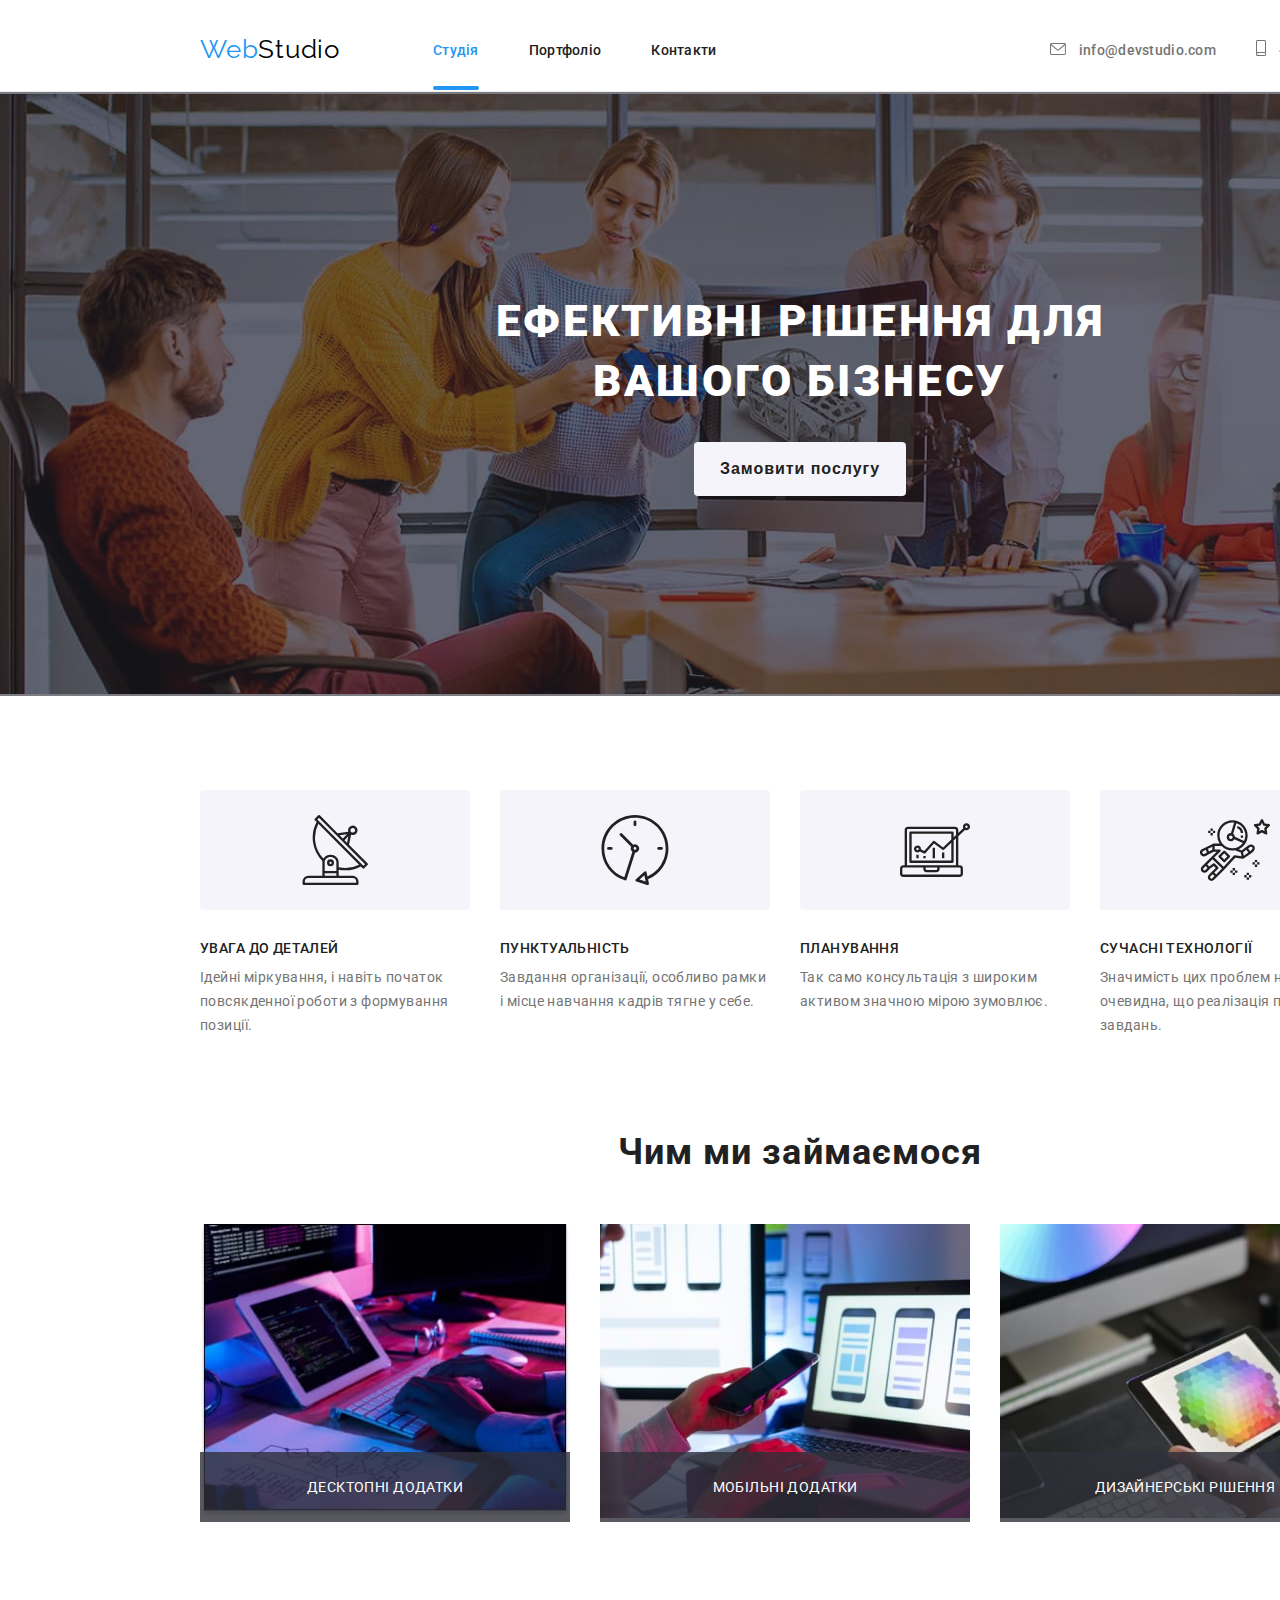
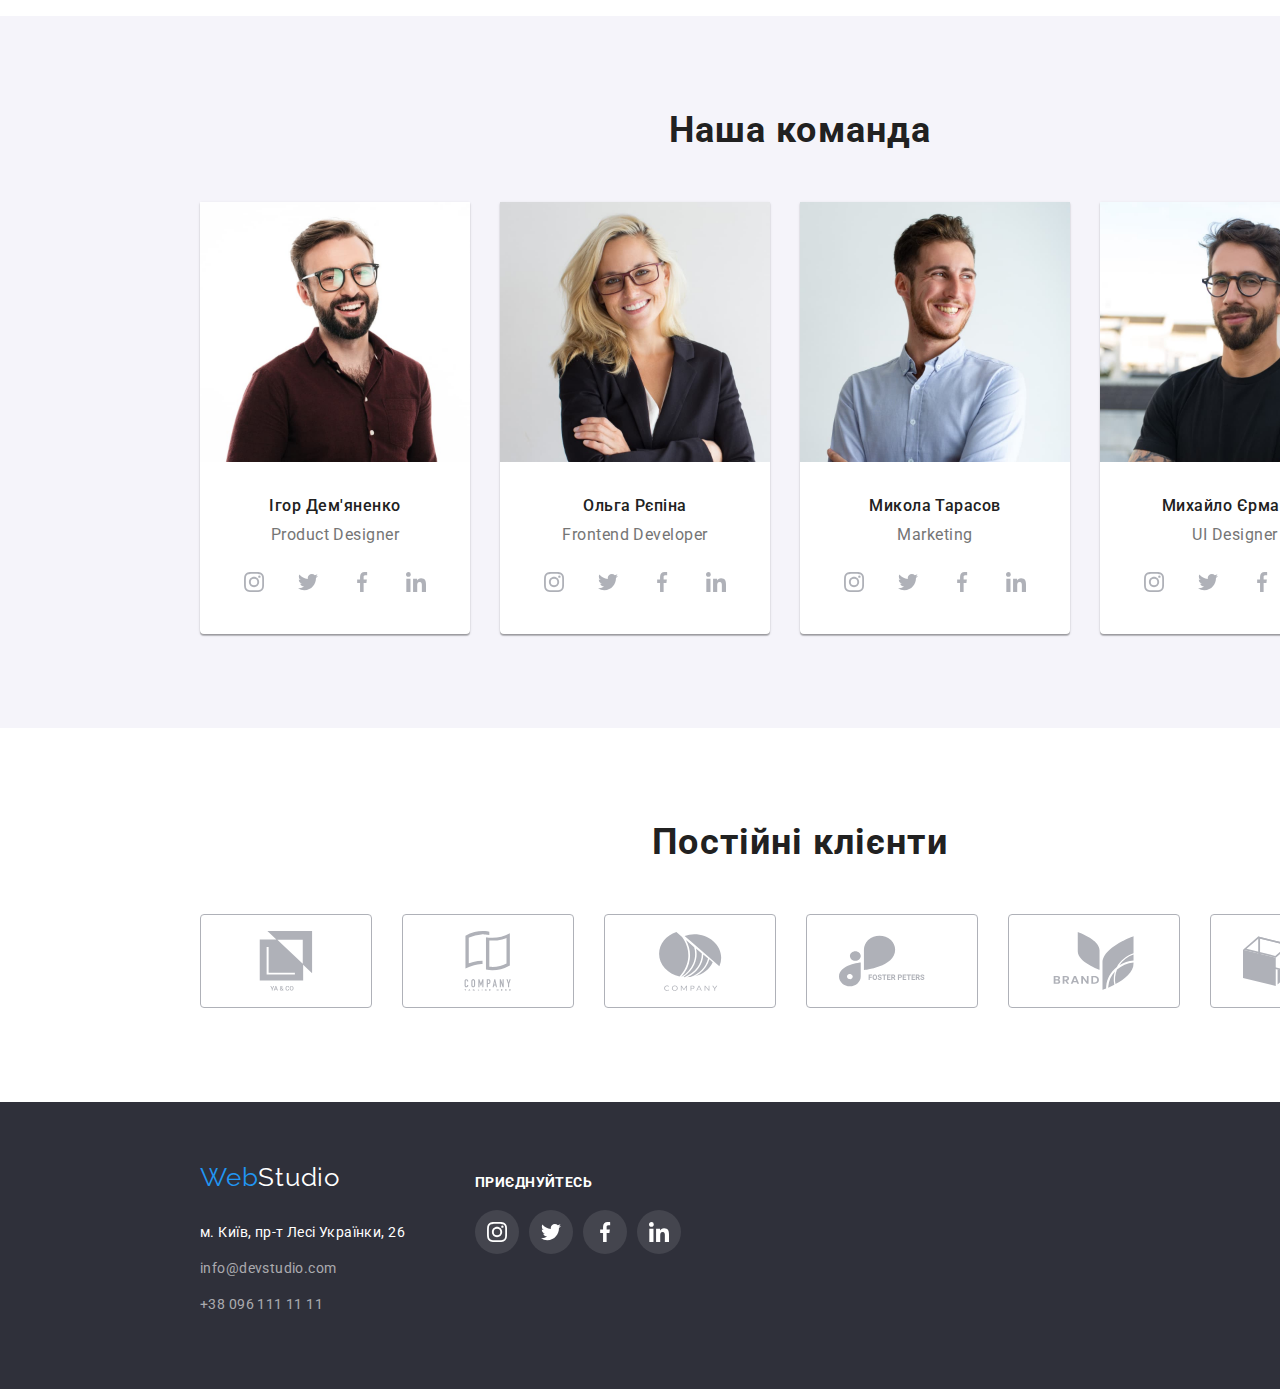
==== index.html @ 7c0b1310 "Копія попереднього проекту" ====
<!DOCTYPE html>
<html lang="uk">
  <head>
    <meta charset="UTF-8" />
    <meta http-equiv="X-UA-Compatible" content="IE=edge" />
    <meta name="viewport" content="width=device-width, initial-scale=1.0" />
    <title>HTML+CSS ДЗ №5</title>
    <link rel="preconnect" href="https://fonts.googleapis.com" />
    <link rel="preconnect" href="https://fonts.gstatic.com" crossorigin />
    <link
      href="https://fonts.googleapis.com/css2?family=Raleway:wght@700&family=Roboto:wght@400;500;700;900&display=swap"
      rel="stylesheet"
    />
    <link
      rel="stylesheet"
      href="https://cdnjs.cloudflare.com/ajax/libs/modern-normalize/1.1.0/modern-normalize.min.css"
      integrity="sha512-wpPYUAdjBVSE4KJnH1VR1HeZfpl1ub8YT/NKx4PuQ5NmX2tKuGu6U/JRp5y+Y8XG2tV+wKQpNHVUX03MfMFn9Q=="
      crossorigin="anonymous"
      referrerpolicy="no-referrer"
    />
    <link rel="stylesheet" href="./css/styles.css" />
  </head>
  <body>
    <!--  Верхня лінія  -->
    <header class="top-line">
      <div class="container top-conteiner">
        <nav class="t-nav">
          <a class="logo" href="./index.html"> <span class="logo-text-color">Web</span>Studio </a>
          <ul class="top-nav list">
            <li class="item">
              <a class="nav-link current" href="./index.html">Студія</a>
            </li>
            <li class="item">
              <a class="nav-link" href="./portfolio.html">Портфоліо</a>
            </li>
            <li class="item">
              <a class="nav-link" href="#">Контакти</a>
            </li>
          </ul>
        </nav>
        <ul class="top-cont list">
          <li class="item">
            <a class="contact-link" href="mailto:info@devstudio.com">
              <svg class="contact-icon" width="16" height="12">
                <use xlink:href="./images/icons.svg#icon-envelope"></use>
              </svg>
              info@devstudio.com
            </a>
          </li>
          <li class="item">
            <a class="contact-link" href="tel:+380961111111">
              <svg class="contact-icon" width="10" height="16">
                <use xlink:href="./images/icons.svg#icon-smartphone"></use>
              </svg>
              +38 096 111 11 11
            </a>
          </li>
        </ul>
      </div>
    </header>
    <main>
      <!-- Шапка -->
      <div class="head">
        <section class="container head-container">
          <h1 class="head-title">Ефективні рішення для вашого бізнесу</h1>
          <button class="button head-button-font" type="button" data-modal-open>
            Замовити послугу
          </button>
        </section>
      </div>
      <!-- Особливості -->
      <section class="section">
        <div class="container">
          <ul class="list features">
            <li class="item">
              <div class="icon-back">
                <svg class="features-icon" width="70" height="70">
                  <use href="./images/icons.svg#icon-antenna"></use>
                </svg>
              </div>
              <h3 class="features-title">УВАГА ДО ДЕТАЛЕЙ</h3>
              <p class="features-text">
                Ідейні міркування, і навіть початок повсякденної роботи з формування позиції.
              </p>
            </li>
            <li class="item">
              <div class="icon-back">
                <svg class="features-icon" width="70" height="70">
                  <use href="./images/icons.svg#icon-clock"></use>
                </svg>
              </div>
              <h3 class="features-title">ПУНКТУАЛЬНІСТЬ</h3>
              <p class="features-text">
                Завдання організації, особливо рамки і місце навчання кадрів тягне у себе.
              </p>
            </li>
            <li class="item">
              <div class="icon-back">
                <svg class="features-icon" width="70" height="70">
                  <use href="./images/icons.svg#icon-diagram"></use>
                </svg>
              </div>
              <h3 class="features-title">ПЛАНУВАННЯ</h3>
              <p class="features-text">
                Так само консультація з широким активом значною мірою зумовлює.
              </p>
            </li>
            <li class="item">
              <div class="icon-back">
                <svg class="features-icon" width="70" height="70">
                  <use href="./images/icons.svg#icon-astronaut"></use>
                </svg>
              </div>
              <h3 class="features-title">СУЧАСНІ ТЕХНОЛОГІЇ</h3>
              <p class="features-text">
                Значимість цих проблем настільки очевидна, що реалізація планових завдань.
              </p>
            </li>
          </ul>
        </div>
      </section>
      <!-- Чим ми займаємося -->
      <section class="section no-top-pad">
        <div class="container">
          <h2 class="work-title">Чим ми займаємося</h2>
          <ul class="list works">
            <li class="item">
              <img
                src="./images/img_1.jpg"
                alt="людина набирає текст програми на клавіатурі"
                width="370"
                height="294"
              />
              <div class="works-bg-txt">
                <p class="description-txt">Десктопні додатки</p>
              </div>
            </li>
            <li class="item">
              <img
                src="./images/img_2.jpg"
                alt="людина за ноутбуком розробляє дизайн додатку на телефон"
                width="370"
                height="294"
              />
              <div class="works-bg-txt">
                <p class="description-txt">Мобільні додатки</p>
              </div>
            </li>
            <li class="item">
              <img
                src="./images/img_3.jpg"
                alt="людина на планшеті обирає колір на діаграмі кольорів"
                width="370"
                height="294"
              />
              <div class="works-bg-txt">
                <p class="description-txt">Дизайнерські рішення</p>
              </div>
            </li>
          </ul>
        </div>
      </section>
      <!-- Наша команда -->
      <section class="team section">
        <div class="container">
          <h2 class="team-title">Наша команда</h2>
          <ul class="list us-team">
            <li class="team-item">
              <img
                src="./images/photo_1.jpg"
                alt="фотограіфя Ігоря Дем'яненко"
                width="270"
                height="260"
              />
              <div class="team-block">
                <h3 class="team-name">Ігор Дем'яненко</h3>
                <p class="team-text">Product Designer</p>
              </div>
              <ul class="list social-list">
                <li class="social-item">
                  <a class="social-link" href="#">
                    <svg class="social-icon" width="20" height="20">
                      <use href="./images/icons.svg#icon-instagram"></use>
                    </svg>
                  </a>
                </li>
                <li class="social-item">
                  <a class="social-link" href="#">
                    <svg class="social-icon" width="20" height="20">
                      <use href="./images/icons.svg#icon-twitter"></use>
                    </svg>
                  </a>
                </li>
                <li class="social-item">
                  <a class="social-link" href="#">
                    <svg class="social-icon" width="20" height="20">
                      <use href="./images/icons.svg#icon-facebook"></use>
                    </svg>
                  </a>
                </li>
                <li class="social-item">
                  <a class="social-link" href="#">
                    <svg class="social-icon" width="20" height="20">
                      <use href="./images/icons.svg#icon-linkedin"></use>
                    </svg>
                  </a>
                </li>
              </ul>
            </li>
            <li class="team-item">
              <img
                src="./images/photo_2.jpg"
                alt="фотограіфя Ольги Рєпіної"
                width="270"
                height="260"
              />
              <div class="team-block">
                <h3 class="team-name">Ольга Рєпіна</h3>
                <p class="team-text">Frontend Developer</p>
              </div>
              <ul class="list social-list">
                <li class="social-item">
                  <a class="social-link" href="#">
                    <svg class="social-icon" width="20" height="20">
                      <use href="./images/icons.svg#icon-instagram"></use>
                    </svg>
                  </a>
                </li>
                <li class="social-item">
                  <a class="social-link" href="#">
                    <svg class="social-icon" width="20" height="20">
                      <use href="./images/icons.svg#icon-twitter"></use>
                    </svg>
                  </a>
                </li>
                <li class="social-item">
                  <a class="social-link" href="#">
                    <svg class="social-icon" width="20" height="20">
                      <use href="./images/icons.svg#icon-facebook"></use>
                    </svg>
                  </a>
                </li>
                <li class="social-item">
                  <a class="social-link" href="#">
                    <svg class="social-icon" width="20" height="20">
                      <use href="./images/icons.svg#icon-linkedin"></use>
                    </svg>
                  </a>
                </li>
              </ul>
            </li>
            <li class="team-item">
              <img
                src="./images/photo_3.jpg"
                alt="фотограіфя Миколи Тарасова"
                width="270"
                height="260"
              />
              <div class="team-block">
                <h3 class="team-name">Микола Тарасов</h3>
                <p class="team-text">Marketing</p>
              </div>
              <ul class="list social-list">
                <li class="social-item">
                  <a class="social-link" href="#">
                    <svg class="social-icon" width="20" height="20">
                      <use href="./images/icons.svg#icon-instagram"></use>
                    </svg>
                  </a>
                </li>
                <li class="social-item">
                  <a class="social-link" href="#">
                    <svg class="social-icon" width="20" height="20">
                      <use href="./images/icons.svg#icon-twitter"></use>
                    </svg>
                  </a>
                </li>
                <li class="social-item">
                  <a class="social-link" href="#">
                    <svg class="social-icon" width="20" height="20">
                      <use href="./images/icons.svg#icon-facebook"></use>
                    </svg>
                  </a>
                </li>
                <li class="social-item">
                  <a class="social-link" href="#">
                    <svg class="social-icon" width="20" height="20">
                      <use href="./images/icons.svg#icon-linkedin"></use>
                    </svg>
                  </a>
                </li>
              </ul>
            </li>
            <li class="team-item">
              <img
                src="./images/photo_4.jpg"
                alt="фотограіфя Михайла Єрмакова"
                width="270"
                height="260"
              />
              <div class="team-block">
                <h3 class="team-name">Михайло Єрмаков</h3>
                <p class="team-text">UI Designer</p>
              </div>
              <ul class="list social-list">
                <li class="social-item">
                  <a class="social-link" href="#">
                    <svg class="social-icon" width="20" height="20">
                      <use href="./images/icons.svg#icon-instagram"></use>
                    </svg>
                  </a>
                </li>
                <li class="social-item">
                  <a class="social-link" href="#">
                    <svg class="social-icon" width="20" height="20">
                      <use href="./images/icons.svg#icon-twitter"></use>
                    </svg>
                  </a>
                </li>
                <li class="social-item">
                  <a class="social-link" href="#">
                    <svg class="social-icon" width="20" height="20">
                      <use href="./images/icons.svg#icon-facebook"></use>
                    </svg>
                  </a>
                </li>
                <li class="social-item">
                  <a class="social-link" href="#">
                    <svg class="social-icon" width="20" height="20">
                      <use href="./images/icons.svg#icon-linkedin"></use>
                    </svg>
                  </a>
                </li>
              </ul>
            </li>
          </ul>
        </div>
      </section>
      <!-- Постійні клієнти -->
      <section class="section">
        <div class="container">
          <h2 class="clients-title">Постійні клієнти</h2>
          <ul class="list clients-list">
            <li class="clients-item">
              <a class="clients-link" href="#">
                <svg class="clients-icon" width="106" height="60">
                  <use href="./images/icons.svg#icon-logo_company_1"></use>
                </svg>
              </a>
            </li>
            <li class="clients-item">
              <a class="clients-link" href="#">
                <svg class="clients-icon" width="106" height="60">
                  <use href="./images/icons.svg#icon-logo_company_2"></use>
                </svg>
              </a>
            </li>
            <li class="clients-item">
              <a class="clients-link" href="#">
                <svg class="clients-icon" width="106" height="60">
                  <use href="./images/icons.svg#icon-logo_company_3"></use>
                </svg>
              </a>
            </li>
            <li class="clients-item">
              <a class="clients-link" href="#">
                <svg class="clients-icon" width="106" height="60">
                  <use href="./images/icons.svg#icon-logo_company_4"></use>
                </svg>
              </a>
            </li>
            <li class="clients-item">
              <a class="clients-link" href="#">
                <svg class="clients-icon" width="106" height="60">
                  <use href="./images/icons.svg#icon-logo_company_5"></use>
                </svg>
              </a>
            </li>
            <li class="clients-item">
              <a class="clients-link" href="#">
                <svg class="clients-icon" width="106" height="60">
                  <use href="./images/icons.svg#icon-logo_company_6"></use>
                </svg>
              </a>
            </li>
          </ul>
        </div>
      </section>
    </main>
    <!-- Підвал -->
    <footer class="footer">
      <div class="container fc">
        <div class="foot-container">
          <a class="footer-logo" href="./index.html">
            <span class="logo-text-color">Web</span>Studio
          </a>
          <address class="addr">
            <a class="footer-link footer-addr" href="">м. Київ, пр-т Лесі Українки, 26</a>
            <a class="footer-link footer-mail" href="mailto:info@devstudio.com"
              >info@devstudio.com</a
            >
            <a class="footer-link footer-tel" href="tel:+380961111111">+38 096 111 11 11</a>
          </address>
        </div>
        <div class="soc-cont">
          <h2 class="join-txt">Приєднуйтесь</h2>
          <ul class="list footer-social-list">
            <li class="footer-social-item">
              <a class="footer-social-link" href="#">
                <svg width="20" height="20">
                  <use href="./images/icons.svg#icon-instagram"></use>
                </svg>
              </a>
            </li>
            <li class="footer-social-item">
              <a class="footer-social-link" href="#">
                <svg width="20" height="20">
                  <use href="./images/icons.svg#icon-twitter"></use>
                </svg>
              </a>
            </li>
            <li class="footer-social-item">
              <a class="footer-social-link" href="#">
                <svg width="20" height="20">
                  <use href="./images/icons.svg#icon-facebook"></use>
                </svg>
              </a>
            </li>
            <li class="footer-social-item">
              <a class="footer-social-link" href="#">
                <svg width="20" height="20">
                  <use href="./images/icons.svg#icon-linkedin"></use>
                </svg>
              </a>
            </li>
          </ul>
        </div>
      </div>
    </footer>
    <!-- Модальне вікно -->
    <div class="backdrop is-hidden" data-modal>
      <div class="modal">
        <div class="close-btn">
          <button type="button" class="close-button" data-modal-close>
            <svg width="18" height="18">
              <use href="./images/icons.svg#icon-close"></use>
            </svg>
          </button>
        </div>
      </div>
    </div>
    <script src="./js/modal.js"></script>
  </body>
</html>
---- css/styles.css ----
:root {
  --color-text: #757575;
  --color-title: #212121;
  --color-selected: #2196f3;
  --color-background: #f5f4fa;
  --color-footer-bg: #2f303a;
  --color-primary-title: #ffffff;
  --color-line: #ececec;
  --color-social-icons: #afb1b8;
}

body {
  display: block;
  width: 1600px;
  margin-left: auto;
  margin-right: auto;
  background-color: #ffffff;
  color: var(--color-text);
  font-family: 'Roboto', 'Verdana', 'Tahoma', sans-serif;
  font-style: normal;
}

h1,
h2,
h3,
p {
  margin-top: 0;
  margin-bottom: 0;
}

.list {
  margin-top: 0;
  margin-bottom: 0;
  padding-left: 0;
  list-style-type: none;
}

.container {
  margin-left: auto;
  margin-right: auto;
  width: 1200px;
  padding-left: 15px;
  padding-right: 15px;
}

.top-conteiner,
.t-nav {
  display: flex;
  align-items: center;
}

.top-nav {
  display: flex;
  align-items: center;
  margin-left: 93px;
}
.top-cont {
  display: flex;
  align-items: center;
  margin-left: auto;
}

.top-nav .item + .item {
  margin-left: 50px;
}

.top-cont .item + .item {
  margin-left: 40px;
}

.section {
  padding-top: 94px;
  padding-bottom: 94px;
}

.section.no-top-pad {
  padding-top: 0;
}

.top-line {
  border-bottom: 1px solid var(--color-line);
}

.logo-text-color {
  color: var(--color-selected);
}

.logo {
  display: block;

  color: #000000;
  font-family: 'Raleway';
  font-size: 26px;
  line-height: 1.192;
  letter-spacing: 0.03em;
  text-decoration: none;
}
.footer-logo {
  font-family: 'Raleway';
  font-size: 26px;
  line-height: 1.192;
  letter-spacing: 0.03em;
  text-decoration: none;
}

.nav-link {
  position: relative;
  display: block;
  padding-top: 32px;
  padding-bottom: 32px;

  color: var(--color-title);
  font-weight: 500;
  font-size: 14px;
  line-height: 1.143;
  letter-spacing: 0.02em;
  text-decoration: none;
  transition: color 250ms cubic-bezier(0.4, 0, 0.2, 1);
}

.nav-link.current {
  color: var(--color-selected);
}
.nav-link.current::after {
  position: absolute;
  bottom: 0;
  left: 0;
  width: 100%;
  height: 4px;
  content: '';
  background-color: var(--color-selected);
  border-radius: 2px;
}

.features-title {
  color: var(--color-title);
  font-weight: 500;
  font-size: 14px;
  line-height: 1.143;
  letter-spacing: 0.02em;
  text-decoration: none;
}
.features-title {
  margin-bottom: 10px;
}

.contact-link {
  display: inline-block;
  padding-top: 32px;
  padding-bottom: 32px;
  align-items: center;
  color: var(--color-text);
  font-weight: 500;
  font-size: 14px;
  line-height: 1.143;
  letter-spacing: 0.02em;
  text-decoration: none;
  transition: color 250ms cubic-bezier(0.4, 0, 0.2, 1);
}

.contact-icon {
  margin-right: 10px;
  fill: currentColor;
}

.nav-link:hover,
.nav-link:focus,
.contact-link:hover,
.contact-link:focus {
  color: var(--color-selected);
  fill: currentColor;
}

.head {
  text-align: center;
  padding-top: 200px;
  padding-bottom: 200px;
  background: rgba(47, 48, 58, 0.4);
  background-image: linear-gradient(rgba(47, 48, 58, 0.4), rgba(47, 48, 58, 0.4)),
    url(../images/overlay.jpg);
  background-repeat: no-repeat;
  background-position: center;
}

.head-title {
  margin-left: auto;
  margin-right: auto;
  width: 696px;

  color: var(--color-primary-title);
  margin-bottom: 30px;
}

.head-title {
  font-weight: 900;
  font-size: 44px;
  line-height: 1.363;
  text-align: center;
  letter-spacing: 0.06em;
  text-transform: uppercase;
}

.head-button-font {
  padding: 10px 24px;

  color: #ffffff;
  font-weight: 700;
  font-size: 16px;
  line-height: 1.875;
  text-align: center;
  letter-spacing: 0.06em;
}

.icon-back {
  display: flex;
  align-items: center;
  justify-content: center;
  width: 270px;
  height: 120px;
  border: transparent;
  border-radius: 4px;
  background: var(--color-background);
  margin-bottom: 30px;
}

.features {
  display: flex;
}
.features .item + .item {
  margin-left: 30px;
}
.features .item {
  width: 270px;
}

.features-icon {
  fill: #212121;
}

.features-title {
  color: var(--color-title);
  font-size: 14px;
  line-height: 1.143;
  letter-spacing: 0.03em;
  text-transform: uppercase;
}
.features-text {
  font-size: 14px;
  line-height: 1.714;
  letter-spacing: 0.03em;
}

.works {
  display: flex;
}
.works .item + .item {
  margin-left: 30px;
  position: relative;
}
.works .item {
  position: relative;
}

.works-bg-txt {
  position: absolute;
  display: flex;
  align-items: center;
  justify-content: center;
  width: 100%;
  height: 70px;
  bottom: 0;
  background-color: rgba(47, 48, 58, 0.8);
}
.description-txt {
  color: var(--color-primary-title);
  font-size: 14px;
  line-height: 1.143;
  letter-spacing: 0.03em;
  text-transform: uppercase;
}

.us-team {
  display: flex;
}
.us-team .team-item + .team-item {
  margin-left: 30px;
}

.team-item {
  box-shadow: 0px 1px 3px rgba(0, 0, 0, 0.12), 0px 1px 1px rgba(0, 0, 0, 0.14),
    0px 2px 1px rgba(0, 0, 0, 0.2);
  border-radius: 0px 0px 4px 4px;
}

.team-block {
  padding-top: 30px;
  padding-bottom: 16px;
}

.work-title,
.team-title,
.clients-title {
  margin-bottom: 50px;
  color: var(--color-title);
  font-size: 36px;
  line-height: 1.166;
  text-align: center;
  letter-spacing: 0.03em;
}

.team-name {
  margin-bottom: 10px;
  color: var(--color-title);
  font-weight: 500;
  font-size: 16px;
  line-height: 1.188;
  text-align: center;
  letter-spacing: 0.03em;
}

.team-text {
  font-weight: 400;
  font-size: 16px;
  line-height: 1.188;
  text-align: center;
  letter-spacing: 0.03em;
}

.social-list {
  display: flex;
  align-items: center;
  justify-content: center;
  gap: 10px;
  padding-bottom: 30px;
}

.social-item {
  width: 44px;
  height: 44px;
}

.social-link {
  display: flex;
  align-items: center;
  justify-content: center;
  width: 100%;
  height: 100%;
  border-radius: 50%;
  fill: var(--color-social-icons);
  transition: background-color 250ms cubic-bezier(0.4, 0, 0.2, 1),
    fill 250ms cubic-bezier(0.4, 0, 0.2, 1);
}
.social-link:hover,
.social-link:focus {
  background-color: var(--color-selected);
  fill: var(--color-primary-title);
}

.clients-list {
  display: flex;
  gap: 30px;
}

.clients-link {
  display: flex;
  align-items: center;
  justify-content: center;
  width: 170px;
  height: 92px;
  border: 1px solid var(--color-social-icons);
  border-radius: 4px;
  fill: var(--color-social-icons);
  transition: border-color 250ms cubic-bezier(0.4, 0, 0.2, 1),
    fill 250ms cubic-bezier(0.4, 0, 0.2, 1);
}
.clients-link:hover,
.clients-link:focus {
  border-color: var(--color-selected);
  fill: var(--color-selected);
}

.button {
  background-color: var(--color-background);
  color: var(--color-title);
  border-radius: 4px;
  border-color: transparent;
  cursor: pointer;
  transition: background-color 250ms cubic-bezier(0.4, 0, 0.2, 1),
    color 250ms cubic-bezier(0.4, 0, 0.2, 1), box-shadow 250ms cubic-bezier(0.4, 0, 0.2, 1);
}

.button:hover,
.button:focus {
  background-color: var(--color-selected);
  color: var(--color-primary-title);
  box-shadow: 0px 3px 1px rgba(0, 0, 0, 0.1), 0px 1px 2px rgba(0, 0, 0, 0.08),
    0px 2px 2px rgba(0, 0, 0, 0.12);
}

.button-font {
  padding: 6px 22px;
  font-family: 'Roboto';
  font-weight: 500;
  font-size: 16px;
  line-height: 1.625;
  text-align: center;
  letter-spacing: 0.03em;
}

.filter-btn {
  display: flex;
  justify-content: center;
  margin-bottom: 50px;
}
.filter-btn .item + .item {
  margin-left: 8px;
}

.examples {
  display: flex;
  flex-wrap: wrap;
}
.examples .item {
  margin-right: 26px;
  margin-bottom: 30px;
}
.examples .item:nth-child(3n) {
  margin-right: 0;
}
.examples .item:nth-last-child(-n + 3) {
  margin-bottom: 0;
}

.example-block {
  padding: 20px 24px;
  border-left: 1px solid var(--color-line);
  border-right: 1px solid var(--color-line);
  border-bottom: 1px solid var(--color-line);
}

.example-title {
  color: var(--color-title);
  font-size: 18px;
  line-height: 2;
  letter-spacing: 0.06em;
}

.example-text {
  color: var(--color-text);
  font-size: 16px;
  line-height: 1.875;
  letter-spacing: 0.03em;
}

.example-link {
  text-decoration: none;
  display: inline-grid;
  border: 1px solid var(--color-primary-title);
  transition: box-shadow 250ms cubic-bezier(0.4, 0, 0.2, 1);
  overflow: hidden;
}
.example-link:hover,
.example-link:focus {
  border: 1px solid #eeeeee;
  box-shadow: 0px 1px 1px rgba(0, 0, 0, 0.12), 0px 4px 4px rgba(0, 0, 0, 0.06),
    1px 4px 6px rgba(0, 0, 0, 0.16);
}

.example-picture {
  position: relative;
  overflow: hidden;
}
.example-overlay {
  position: absolute;
  top: 0;
  left: 0;
  width: 100%;
  height: 100%;
  transform: translateY(105%);
  transition: transform 250ms cubic-bezier(0.4, 0, 0.2, 1);
  background-color: rgba(33, 150, 243, 0.9);
  color: var(--color-primary-title);
}
.example-link:hover .example-overlay,
.example-link:focus .example-overlay {
  transform: translateY(0%);
}
.overlay-text {
  padding: 63px 24px;
  font-weight: 400;
  font-size: 18px;
  line-height: 1.55;
  letter-spacing: 0.03em;
}

.footer {
  background-color: var(--color-footer-bg);
  padding-top: 60px;
  padding-bottom: 60px;
}

.fc {
  display: flex;
  gap: 70px;
}

.foot-container {
  display: flex;
  flex-direction: column;
}

.footer-logo {
  color: var(--color-primary-title);
}

.footer-addr {
  color: var(--color-primary-title);
}

.addr {
  display: flex;
  flex-direction: column;
  margin-top: 28px;
  font-style: normal;
}

.footer-link {
  margin-bottom: 12px;
  color: rgba(255, 255, 255, 0.6);
  font-weight: 400;
  font-size: 14px;
  line-height: 1.714;
  letter-spacing: 0.03em;
  text-decoration: none;
}

.footer-addr {
  color: #ffffff;
}

.soc-cont {
  padding-top: 12px;
}

.join-txt {
  color: var(--color-primary-title);
  font-size: 14px;
  line-height: 1.143;
  letter-spacing: 0.03em;
  text-transform: uppercase;
}

.footer-social-list {
  display: flex;
  align-items: center;
  justify-content: center;
  gap: 10px;
  padding-top: 20px;
}

.footer-social-item {
  width: 44px;
  height: 44px;
}

.footer-social-link {
  display: flex;
  align-items: center;
  justify-content: center;
  width: 100%;
  height: 100%;
  background-color: rgba(255, 255, 255, 0.1);
  border-radius: 50%;
  fill: var(--color-primary-title);
  transition: background-color 250ms cubic-bezier(0.4, 0, 0.2, 1);
}
.footer-social-link:hover,
.footer-social-link:focus {
  background-color: var(--color-selected);
}

.team {
  background-color: var(--color-background);
}

.team-item {
  background-color: var(--color-primary-title);
}

/* Modal window */
.backdrop {
  position: fixed;
  top: 0;
  left: 0;
  width: 100%;
  height: 100%;
  background-color: rgba(0, 0, 0, 0.2);
  opacity: 1;
  transition: opacity 250ms cubic-bezier(0.4, 0, 0.2, 1);
}

.modal {
  position: absolute;
  top: 50%;
  left: 50%;
  transform: translate(-50%, -50%) scale(1);
  width: 100%;
  max-width: 528px;
  height: 100%;
  max-height: 581px;
  background-color: var(--color-primary-title);
  box-shadow: 0px 1px 3px rgba(0, 0, 0, 0.12), 0px 1px 1px rgba(0, 0, 0, 0.14),
    0px 2px 1px rgba(0, 0, 0, 0.2);
  border-radius: 4px;
  transition: transform 1250ms cubic-bezier(0.4, 0, 0.2, 1);
}

.is-hidden {
  opacity: 0;
  pointer-events: none;
}

.is-hidden .modal {
  transform: translate(-50%, -50%) scale(0);
}

.close-btn {
  display: flex;
  align-items: center;
  justify-content: center;
  position: absolute;
  top: 8px;
  right: 8px;
  width: 30px;
  height: 30px;
  border: 1px solid #0000001a;
  border-radius: 50%;
}
.close-button {
  background-color: transparent;
  border-color: transparent;
}
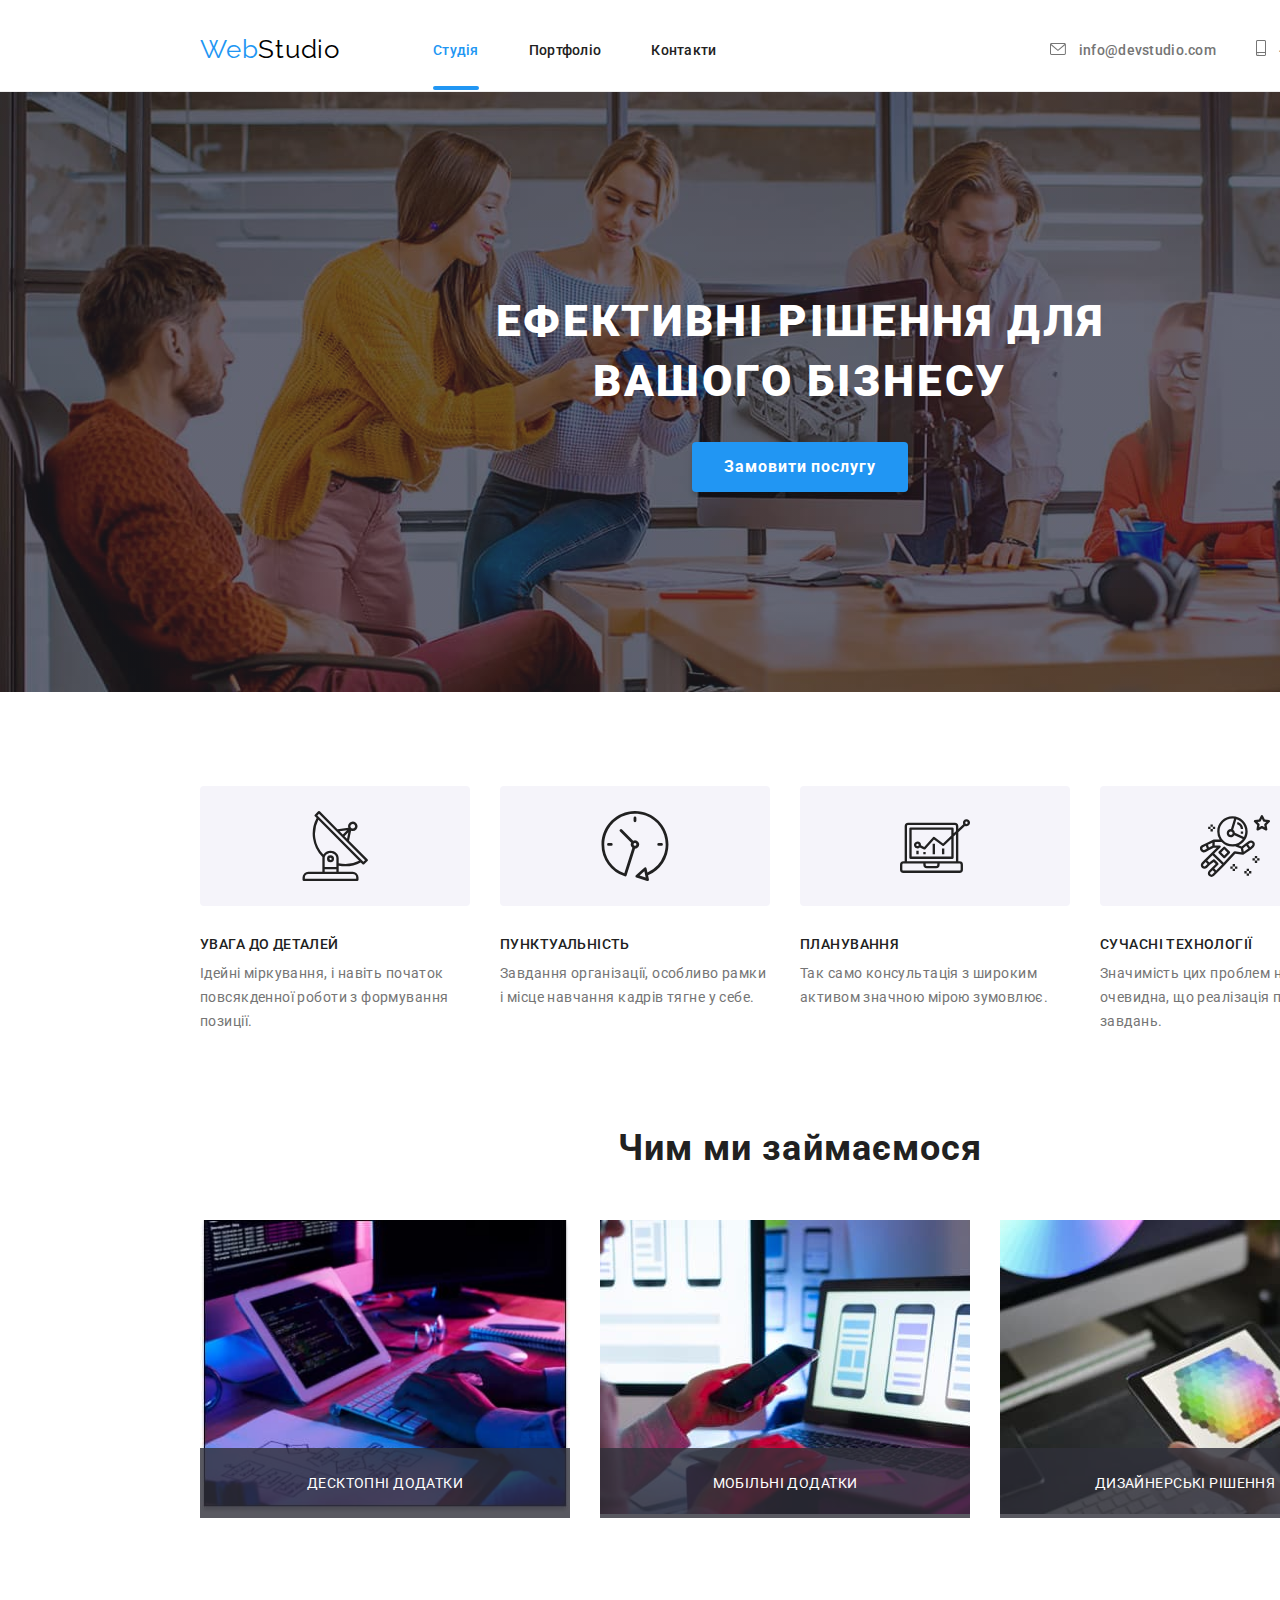
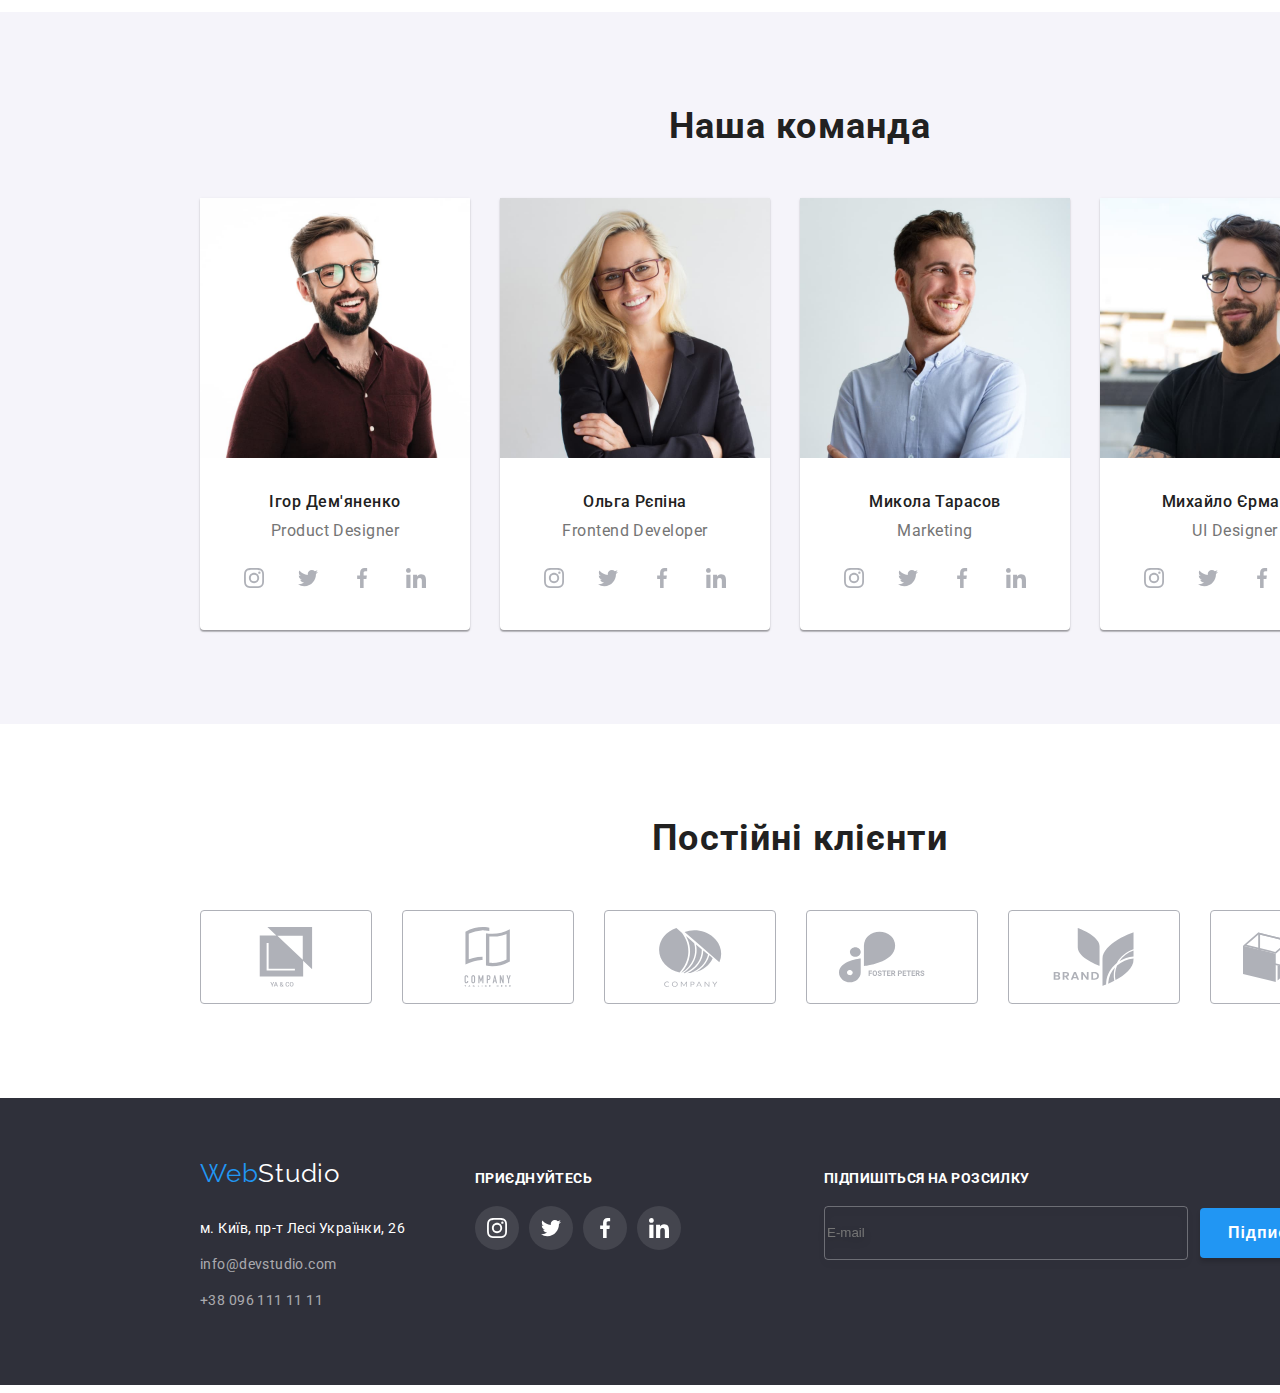
==== commit 4303e8c1: "Додав форму до футера" ====
--- a/index.html
+++ b/index.html
@@ -4,7 +4,7 @@
     <meta charset="UTF-8" />
     <meta http-equiv="X-UA-Compatible" content="IE=edge" />
     <meta name="viewport" content="width=device-width, initial-scale=1.0" />
-    <title>HTML+CSS ДЗ №5</title>
+    <title>HTML+CSS ДЗ №6</title>
     <link rel="preconnect" href="https://fonts.googleapis.com" />
     <link rel="preconnect" href="https://fonts.gstatic.com" crossorigin />
     <link
@@ -63,7 +63,7 @@
       <div class="head">
         <section class="container head-container">
           <h1 class="head-title">Ефективні рішення для вашого бізнесу</h1>
-          <button class="button head-button-font" type="button" data-modal-open>
+          <button class="inv-button head-button-font" type="button" data-modal-open>
             Замовити послугу
           </button>
         </section>
@@ -435,6 +435,23 @@
             </li>
           </ul>
         </div>
+        <div class="subscribe">
+          <h2 class="join-txt">Підпишіться на розсилку</h2>
+          <form class="form-subscribe" name="subscribe-form" autocomplete="on">
+            <input
+              class="subscribe-input-email"
+              type="email"
+              name="subscribe-email"
+              placeholder="E-mail"
+            />
+            <button class="button-subscribe" type="submit">
+              Підписатися
+              <svg class="icon-send" width="24" heigh="24">
+                <use href="./images/icons.svg#icon-send"></use>
+              </svg>
+            </button>
+          </form>
+        </div>
       </div>
     </footer>
     <!-- Модальне вікно -->
--- a/css/styles.css
+++ b/css/styles.css
@@ -7,6 +7,7 @@
   --color-primary-title: #ffffff;
   --color-line: #ececec;
   --color-social-icons: #afb1b8;
+  --button-accent: #188ce8;
 }
 
 body {
@@ -405,6 +406,26 @@
   line-height: 1.625;
   text-align: center;
   letter-spacing: 0.03em;
+}
+
+.inv-button {
+  padding: 10px 32px;
+  background-color: var(--color-selected);
+  color: var(--color-primary-title);
+  font-weight: 700;
+  font-size: 16px;
+  line-height: 1.88;
+  letter-spacing: 0.06em;
+  font-family: inherit;
+  cursor: pointer;
+  box-shadow: 0px 4px 4px rgba(0, 0, 0, 0.15);
+  border-radius: 4px;
+  border: none;
+  transition: background-color 250ms cubic-bezier(0.4, 0, 0.2, 1);
+}
+.inv-button:hover,
+.inv-button:focus {
+  background-color: var(--button-accent);
 }
 
 .filter-btn {
@@ -640,3 +661,53 @@
   background-color: transparent;
   border-color: transparent;
 }
+
+.subscribe {
+  margin-left: auto;
+  padding-top: 12px;
+}
+
+/* Forms */
+.form-subscribe {
+  display: flex;
+  align-items: center;
+  gap: 12px;
+  margin-top: 20px;
+}
+
+.subscribe-input-email {
+  height: 50px;
+  width: 358px;
+  background-color: transparent;
+  color: rgba(255, 255, 255, 0.6);
+  border: 1px solid rgba(255, 255, 255, 0.3);
+  filter: drop-shadow(0px 4px 4px rgba(0, 0, 0, 0.15));
+  border-radius: 4px;
+}
+
+.button-subscribe {
+  display: flex;
+  align-items: center;
+  justify-content: center;
+  gap: 10px;
+  width: 200px;
+  height: 50px;
+  background-color: var(--color-selected);
+  box-shadow: 0px 4px 4px rgba(0, 0, 0, 0.15);
+  border-radius: 4px;
+  border-color: transparent;
+  cursor: pointer;
+  font-weight: 700;
+  font-size: 16px;
+  line-height: 1.88;
+  letter-spacing: 0.06em;
+  color: var(--color-primary-title);
+  transition: background-color 250ms cubic-bezier(0.4, 0, 0.2, 1);
+}
+
+.button-subscribe:hover,
+.button-subscribe:focus {
+  background-color: var(--button-accent);
+  box-shadow: 0px 4px 4px rgba(0, 0, 0, 0.15);
+  border-radius: 4px;
+}
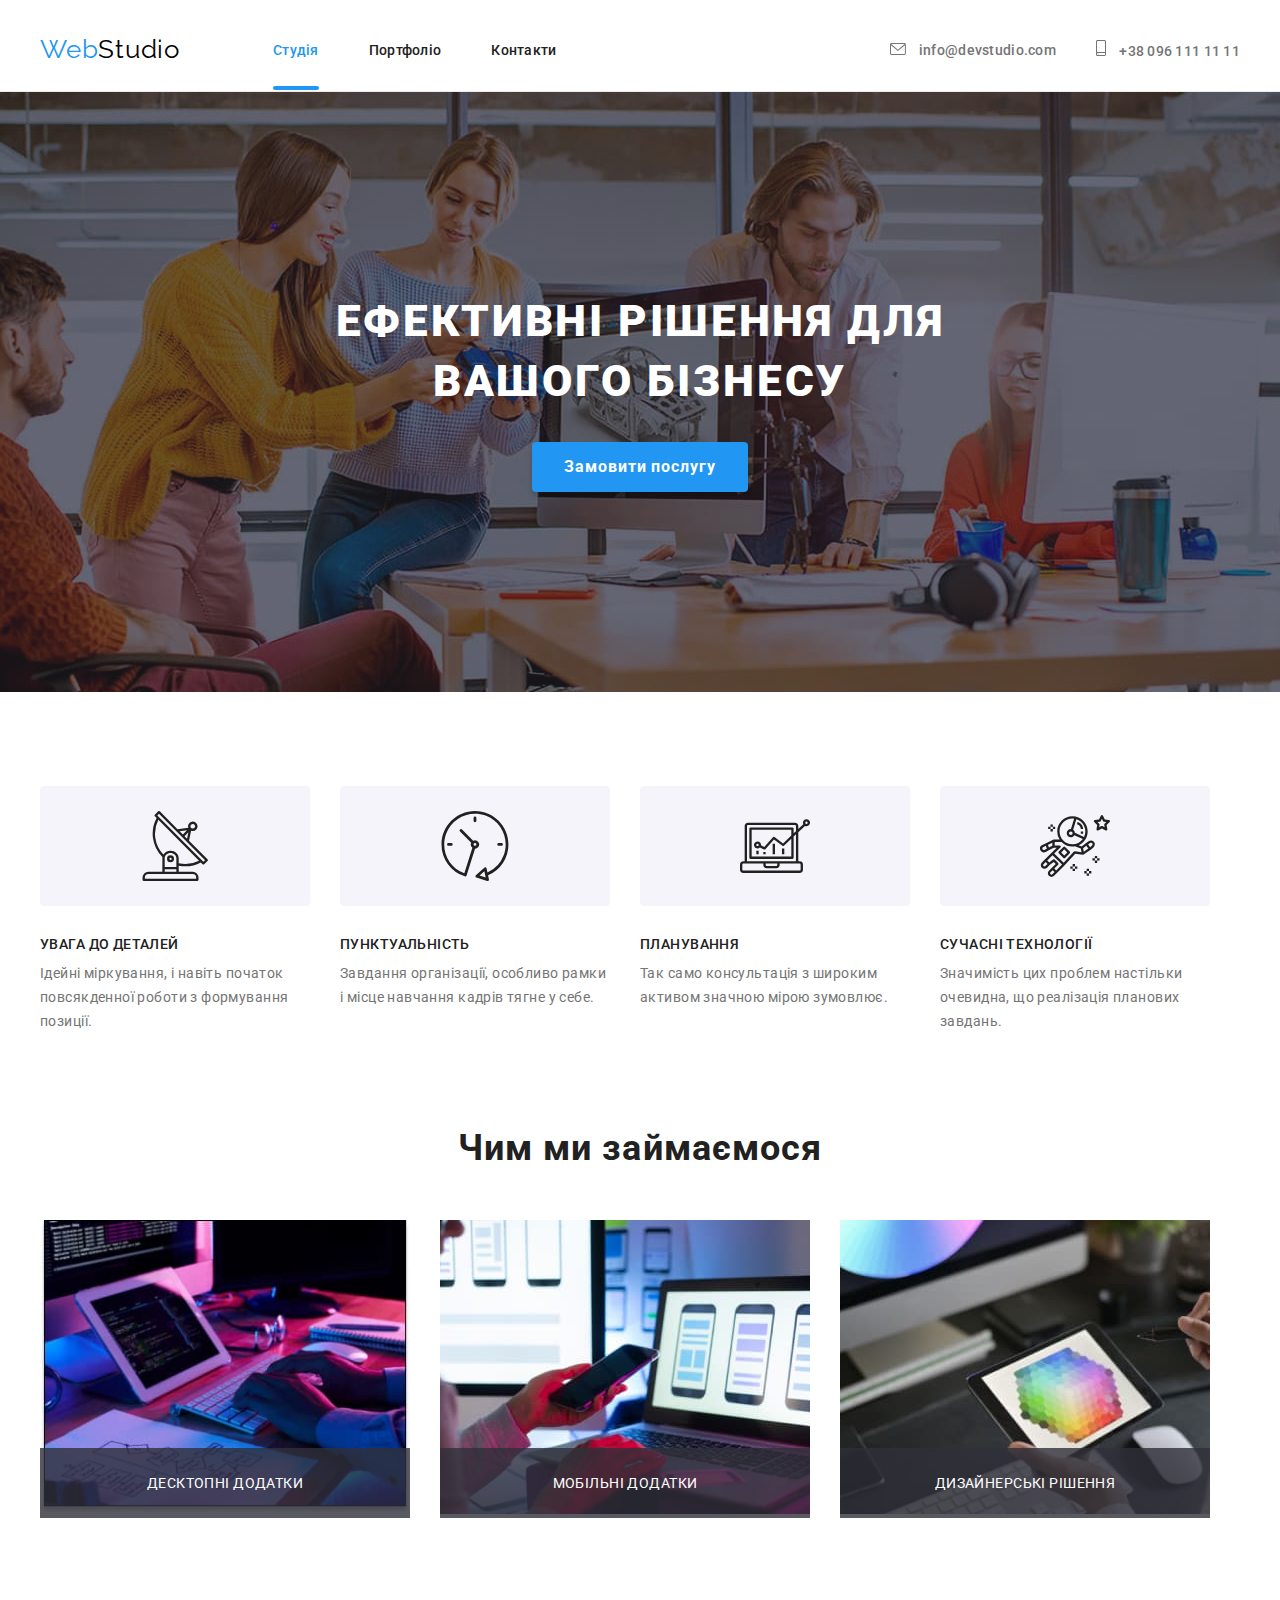
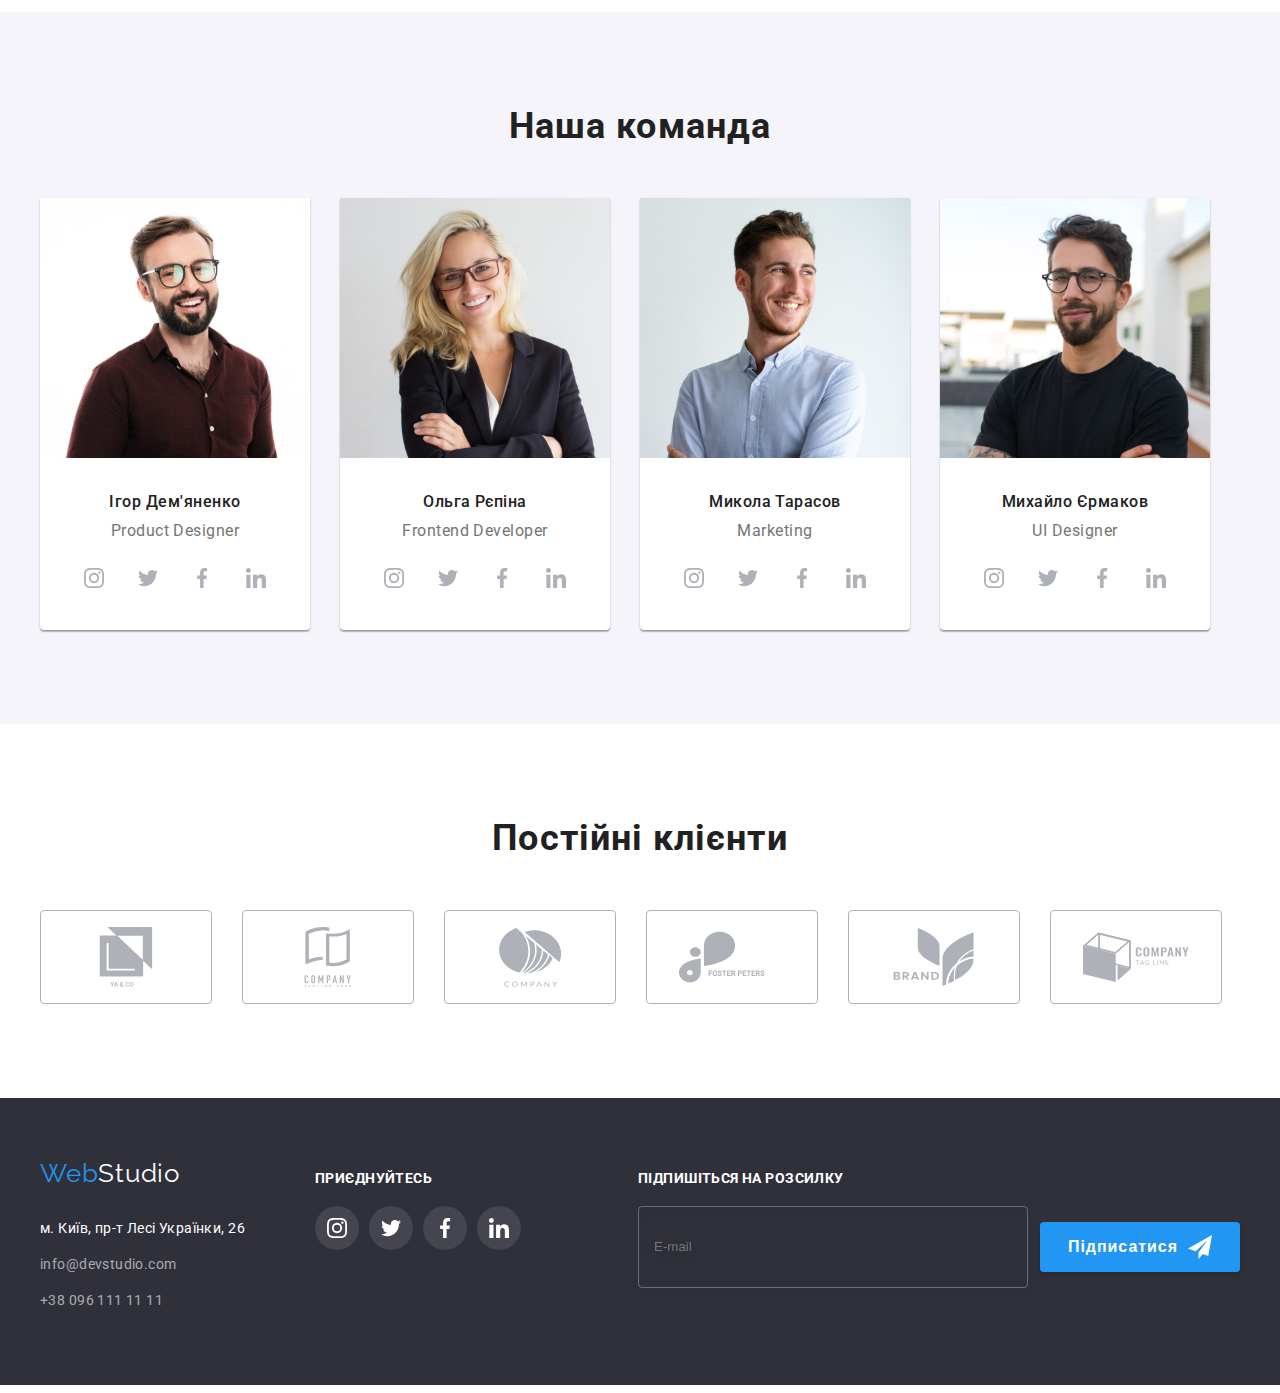
==== commit 846f1f95: "Виправив зауваження ментора" ====
--- a/index.html
+++ b/index.html
@@ -1,471 +1,465 @@
 <!DOCTYPE html>
 <html lang="uk">
-  <head>
-    <meta charset="UTF-8" />
-    <meta http-equiv="X-UA-Compatible" content="IE=edge" />
-    <meta name="viewport" content="width=device-width, initial-scale=1.0" />
-    <title>HTML+CSS ДЗ №6</title>
-    <link rel="preconnect" href="https://fonts.googleapis.com" />
-    <link rel="preconnect" href="https://fonts.gstatic.com" crossorigin />
-    <link
-      href="https://fonts.googleapis.com/css2?family=Raleway:wght@700&family=Roboto:wght@400;500;700;900&display=swap"
-      rel="stylesheet"
-    />
-    <link
-      rel="stylesheet"
-      href="https://cdnjs.cloudflare.com/ajax/libs/modern-normalize/1.1.0/modern-normalize.min.css"
-      integrity="sha512-wpPYUAdjBVSE4KJnH1VR1HeZfpl1ub8YT/NKx4PuQ5NmX2tKuGu6U/JRp5y+Y8XG2tV+wKQpNHVUX03MfMFn9Q=="
-      crossorigin="anonymous"
-      referrerpolicy="no-referrer"
-    />
-    <link rel="stylesheet" href="./css/styles.css" />
-  </head>
-  <body>
-    <!--  Верхня лінія  -->
-    <header class="top-line">
-      <div class="container top-conteiner">
-        <nav class="t-nav">
-          <a class="logo" href="./index.html"> <span class="logo-text-color">Web</span>Studio </a>
-          <ul class="top-nav list">
-            <li class="item">
-              <a class="nav-link current" href="./index.html">Студія</a>
-            </li>
-            <li class="item">
-              <a class="nav-link" href="./portfolio.html">Портфоліо</a>
-            </li>
-            <li class="item">
-              <a class="nav-link" href="#">Контакти</a>
-            </li>
-          </ul>
-        </nav>
-        <ul class="top-cont list">
-          <li class="item">
-            <a class="contact-link" href="mailto:info@devstudio.com">
-              <svg class="contact-icon" width="16" height="12">
-                <use xlink:href="./images/icons.svg#icon-envelope"></use>
-              </svg>
-              info@devstudio.com
-            </a>
-          </li>
-          <li class="item">
-            <a class="contact-link" href="tel:+380961111111">
-              <svg class="contact-icon" width="10" height="16">
-                <use xlink:href="./images/icons.svg#icon-smartphone"></use>
-              </svg>
-              +38 096 111 11 11
-            </a>
-          </li>
-        </ul>
-      </div>
-    </header>
-    <main>
-      <!-- Шапка -->
-      <div class="head">
-        <section class="container head-container">
-          <h1 class="head-title">Ефективні рішення для вашого бізнесу</h1>
-          <button class="inv-button head-button-font" type="button" data-modal-open>
-            Замовити послугу
-          </button>
-        </section>
-      </div>
-      <!-- Особливості -->
-      <section class="section">
-        <div class="container">
-          <ul class="list features">
-            <li class="item">
-              <div class="icon-back">
-                <svg class="features-icon" width="70" height="70">
-                  <use href="./images/icons.svg#icon-antenna"></use>
-                </svg>
-              </div>
-              <h3 class="features-title">УВАГА ДО ДЕТАЛЕЙ</h3>
-              <p class="features-text">
-                Ідейні міркування, і навіть початок повсякденної роботи з формування позиції.
-              </p>
-            </li>
-            <li class="item">
-              <div class="icon-back">
-                <svg class="features-icon" width="70" height="70">
-                  <use href="./images/icons.svg#icon-clock"></use>
-                </svg>
-              </div>
-              <h3 class="features-title">ПУНКТУАЛЬНІСТЬ</h3>
-              <p class="features-text">
-                Завдання організації, особливо рамки і місце навчання кадрів тягне у себе.
-              </p>
-            </li>
-            <li class="item">
-              <div class="icon-back">
-                <svg class="features-icon" width="70" height="70">
-                  <use href="./images/icons.svg#icon-diagram"></use>
-                </svg>
-              </div>
-              <h3 class="features-title">ПЛАНУВАННЯ</h3>
-              <p class="features-text">
-                Так само консультація з широким активом значною мірою зумовлює.
-              </p>
-            </li>
-            <li class="item">
-              <div class="icon-back">
-                <svg class="features-icon" width="70" height="70">
-                  <use href="./images/icons.svg#icon-astronaut"></use>
-                </svg>
-              </div>
-              <h3 class="features-title">СУЧАСНІ ТЕХНОЛОГІЇ</h3>
-              <p class="features-text">
-                Значимість цих проблем настільки очевидна, що реалізація планових завдань.
-              </p>
-            </li>
-          </ul>
-        </div>
+
+<head>
+  <meta charset="UTF-8" />
+  <meta http-equiv="X-UA-Compatible" content="IE=edge" />
+  <meta name="viewport" content="width=device-width, initial-scale=1.0" />
+  <title>HTML+CSS ДЗ №6</title>
+  <link rel="preconnect" href="https://fonts.googleapis.com" />
+  <link rel="preconnect" href="https://fonts.gstatic.com" crossorigin />
+  <link href="https://fonts.googleapis.com/css2?family=Raleway:wght@700&family=Roboto:wght@400;500;700;900&display=swap"
+    rel="stylesheet" />
+  <link rel="stylesheet" href="https://cdnjs.cloudflare.com/ajax/libs/modern-normalize/1.1.0/modern-normalize.min.css"
+    integrity="sha512-wpPYUAdjBVSE4KJnH1VR1HeZfpl1ub8YT/NKx4PuQ5NmX2tKuGu6U/JRp5y+Y8XG2tV+wKQpNHVUX03MfMFn9Q=="
+    crossorigin="anonymous" referrerpolicy="no-referrer" />
+  <link rel="stylesheet" href="./css/styles.css" />
+</head>
+
+<body>
+  <!--  Верхня лінія  -->
+  <header class="top-line">
+    <div class="container top-conteiner">
+      <nav class="t-nav">
+        <a class="logo" href="./index.html"> <span class="logo-text-color">Web</span>Studio </a>
+        <ul class="top-nav list">
+          <li class="item">
+            <a class="nav-link current" href="./index.html">Студія</a>
+          </li>
+          <li class="item">
+            <a class="nav-link" href="./portfolio.html">Портфоліо</a>
+          </li>
+          <li class="item">
+            <a class="nav-link" href="#">Контакти</a>
+          </li>
+        </ul>
+      </nav>
+      <ul class="top-cont list">
+        <li class="item">
+          <a class="contact-link" href="mailto:info@devstudio.com">
+            <svg class="contact-icon" width="16" height="12">
+              <use xlink:href="./images/icons.svg#icon-envelope"></use>
+            </svg>
+            info@devstudio.com
+          </a>
+        </li>
+        <li class="item">
+          <a class="contact-link" href="tel:+380961111111">
+            <svg class="contact-icon" width="10" height="16">
+              <use xlink:href="./images/icons.svg#icon-smartphone"></use>
+            </svg>
+            +38 096 111 11 11
+          </a>
+        </li>
+      </ul>
+    </div>
+  </header>
+  <main>
+    <!-- Шапка -->
+    <div class="head">
+      <section class="container head-container">
+        <h1 class="head-title">Ефективні рішення для вашого бізнесу</h1>
+        <button class="inv-button head-button-font" type="button" data-modal-open>
+          Замовити послугу
+        </button>
       </section>
-      <!-- Чим ми займаємося -->
-      <section class="section no-top-pad">
-        <div class="container">
-          <h2 class="work-title">Чим ми займаємося</h2>
-          <ul class="list works">
-            <li class="item">
-              <img
-                src="./images/img_1.jpg"
-                alt="людина набирає текст програми на клавіатурі"
-                width="370"
-                height="294"
-              />
-              <div class="works-bg-txt">
-                <p class="description-txt">Десктопні додатки</p>
-              </div>
-            </li>
-            <li class="item">
-              <img
-                src="./images/img_2.jpg"
-                alt="людина за ноутбуком розробляє дизайн додатку на телефон"
-                width="370"
-                height="294"
-              />
-              <div class="works-bg-txt">
-                <p class="description-txt">Мобільні додатки</p>
-              </div>
-            </li>
-            <li class="item">
-              <img
-                src="./images/img_3.jpg"
-                alt="людина на планшеті обирає колір на діаграмі кольорів"
-                width="370"
-                height="294"
-              />
-              <div class="works-bg-txt">
-                <p class="description-txt">Дизайнерські рішення</p>
-              </div>
-            </li>
-          </ul>
-        </div>
-      </section>
-      <!-- Наша команда -->
-      <section class="team section">
-        <div class="container">
-          <h2 class="team-title">Наша команда</h2>
-          <ul class="list us-team">
-            <li class="team-item">
-              <img
-                src="./images/photo_1.jpg"
-                alt="фотограіфя Ігоря Дем'яненко"
-                width="270"
-                height="260"
-              />
-              <div class="team-block">
-                <h3 class="team-name">Ігор Дем'яненко</h3>
-                <p class="team-text">Product Designer</p>
-              </div>
-              <ul class="list social-list">
-                <li class="social-item">
-                  <a class="social-link" href="#">
-                    <svg class="social-icon" width="20" height="20">
-                      <use href="./images/icons.svg#icon-instagram"></use>
-                    </svg>
-                  </a>
-                </li>
-                <li class="social-item">
-                  <a class="social-link" href="#">
-                    <svg class="social-icon" width="20" height="20">
-                      <use href="./images/icons.svg#icon-twitter"></use>
-                    </svg>
-                  </a>
-                </li>
-                <li class="social-item">
-                  <a class="social-link" href="#">
-                    <svg class="social-icon" width="20" height="20">
-                      <use href="./images/icons.svg#icon-facebook"></use>
-                    </svg>
-                  </a>
-                </li>
-                <li class="social-item">
-                  <a class="social-link" href="#">
-                    <svg class="social-icon" width="20" height="20">
-                      <use href="./images/icons.svg#icon-linkedin"></use>
-                    </svg>
-                  </a>
-                </li>
-              </ul>
-            </li>
-            <li class="team-item">
-              <img
-                src="./images/photo_2.jpg"
-                alt="фотограіфя Ольги Рєпіної"
-                width="270"
-                height="260"
-              />
-              <div class="team-block">
-                <h3 class="team-name">Ольга Рєпіна</h3>
-                <p class="team-text">Frontend Developer</p>
-              </div>
-              <ul class="list social-list">
-                <li class="social-item">
-                  <a class="social-link" href="#">
-                    <svg class="social-icon" width="20" height="20">
-                      <use href="./images/icons.svg#icon-instagram"></use>
-                    </svg>
-                  </a>
-                </li>
-                <li class="social-item">
-                  <a class="social-link" href="#">
-                    <svg class="social-icon" width="20" height="20">
-                      <use href="./images/icons.svg#icon-twitter"></use>
-                    </svg>
-                  </a>
-                </li>
-                <li class="social-item">
-                  <a class="social-link" href="#">
-                    <svg class="social-icon" width="20" height="20">
-                      <use href="./images/icons.svg#icon-facebook"></use>
-                    </svg>
-                  </a>
-                </li>
-                <li class="social-item">
-                  <a class="social-link" href="#">
-                    <svg class="social-icon" width="20" height="20">
-                      <use href="./images/icons.svg#icon-linkedin"></use>
-                    </svg>
-                  </a>
-                </li>
-              </ul>
-            </li>
-            <li class="team-item">
-              <img
-                src="./images/photo_3.jpg"
-                alt="фотограіфя Миколи Тарасова"
-                width="270"
-                height="260"
-              />
-              <div class="team-block">
-                <h3 class="team-name">Микола Тарасов</h3>
-                <p class="team-text">Marketing</p>
-              </div>
-              <ul class="list social-list">
-                <li class="social-item">
-                  <a class="social-link" href="#">
-                    <svg class="social-icon" width="20" height="20">
-                      <use href="./images/icons.svg#icon-instagram"></use>
-                    </svg>
-                  </a>
-                </li>
-                <li class="social-item">
-                  <a class="social-link" href="#">
-                    <svg class="social-icon" width="20" height="20">
-                      <use href="./images/icons.svg#icon-twitter"></use>
-                    </svg>
-                  </a>
-                </li>
-                <li class="social-item">
-                  <a class="social-link" href="#">
-                    <svg class="social-icon" width="20" height="20">
-                      <use href="./images/icons.svg#icon-facebook"></use>
-                    </svg>
-                  </a>
-                </li>
-                <li class="social-item">
-                  <a class="social-link" href="#">
-                    <svg class="social-icon" width="20" height="20">
-                      <use href="./images/icons.svg#icon-linkedin"></use>
-                    </svg>
-                  </a>
-                </li>
-              </ul>
-            </li>
-            <li class="team-item">
-              <img
-                src="./images/photo_4.jpg"
-                alt="фотограіфя Михайла Єрмакова"
-                width="270"
-                height="260"
-              />
-              <div class="team-block">
-                <h3 class="team-name">Михайло Єрмаков</h3>
-                <p class="team-text">UI Designer</p>
-              </div>
-              <ul class="list social-list">
-                <li class="social-item">
-                  <a class="social-link" href="#">
-                    <svg class="social-icon" width="20" height="20">
-                      <use href="./images/icons.svg#icon-instagram"></use>
-                    </svg>
-                  </a>
-                </li>
-                <li class="social-item">
-                  <a class="social-link" href="#">
-                    <svg class="social-icon" width="20" height="20">
-                      <use href="./images/icons.svg#icon-twitter"></use>
-                    </svg>
-                  </a>
-                </li>
-                <li class="social-item">
-                  <a class="social-link" href="#">
-                    <svg class="social-icon" width="20" height="20">
-                      <use href="./images/icons.svg#icon-facebook"></use>
-                    </svg>
-                  </a>
-                </li>
-                <li class="social-item">
-                  <a class="social-link" href="#">
-                    <svg class="social-icon" width="20" height="20">
-                      <use href="./images/icons.svg#icon-linkedin"></use>
-                    </svg>
-                  </a>
-                </li>
-              </ul>
-            </li>
-          </ul>
-        </div>
-      </section>
-      <!-- Постійні клієнти -->
-      <section class="section">
-        <div class="container">
-          <h2 class="clients-title">Постійні клієнти</h2>
-          <ul class="list clients-list">
-            <li class="clients-item">
-              <a class="clients-link" href="#">
-                <svg class="clients-icon" width="106" height="60">
-                  <use href="./images/icons.svg#icon-logo_company_1"></use>
-                </svg>
-              </a>
-            </li>
-            <li class="clients-item">
-              <a class="clients-link" href="#">
-                <svg class="clients-icon" width="106" height="60">
-                  <use href="./images/icons.svg#icon-logo_company_2"></use>
-                </svg>
-              </a>
-            </li>
-            <li class="clients-item">
-              <a class="clients-link" href="#">
-                <svg class="clients-icon" width="106" height="60">
-                  <use href="./images/icons.svg#icon-logo_company_3"></use>
-                </svg>
-              </a>
-            </li>
-            <li class="clients-item">
-              <a class="clients-link" href="#">
-                <svg class="clients-icon" width="106" height="60">
-                  <use href="./images/icons.svg#icon-logo_company_4"></use>
-                </svg>
-              </a>
-            </li>
-            <li class="clients-item">
-              <a class="clients-link" href="#">
-                <svg class="clients-icon" width="106" height="60">
-                  <use href="./images/icons.svg#icon-logo_company_5"></use>
-                </svg>
-              </a>
-            </li>
-            <li class="clients-item">
-              <a class="clients-link" href="#">
-                <svg class="clients-icon" width="106" height="60">
-                  <use href="./images/icons.svg#icon-logo_company_6"></use>
-                </svg>
-              </a>
-            </li>
-          </ul>
-        </div>
-      </section>
-    </main>
-    <!-- Підвал -->
-    <footer class="footer">
-      <div class="container fc">
-        <div class="foot-container">
-          <a class="footer-logo" href="./index.html">
-            <span class="logo-text-color">Web</span>Studio
-          </a>
-          <address class="addr">
-            <a class="footer-link footer-addr" href="">м. Київ, пр-т Лесі Українки, 26</a>
-            <a class="footer-link footer-mail" href="mailto:info@devstudio.com"
-              >info@devstudio.com</a
-            >
-            <a class="footer-link footer-tel" href="tel:+380961111111">+38 096 111 11 11</a>
-          </address>
-        </div>
-        <div class="soc-cont">
-          <h2 class="join-txt">Приєднуйтесь</h2>
-          <ul class="list footer-social-list">
-            <li class="footer-social-item">
-              <a class="footer-social-link" href="#">
-                <svg width="20" height="20">
-                  <use href="./images/icons.svg#icon-instagram"></use>
-                </svg>
-              </a>
-            </li>
-            <li class="footer-social-item">
-              <a class="footer-social-link" href="#">
-                <svg width="20" height="20">
-                  <use href="./images/icons.svg#icon-twitter"></use>
-                </svg>
-              </a>
-            </li>
-            <li class="footer-social-item">
-              <a class="footer-social-link" href="#">
-                <svg width="20" height="20">
-                  <use href="./images/icons.svg#icon-facebook"></use>
-                </svg>
-              </a>
-            </li>
-            <li class="footer-social-item">
-              <a class="footer-social-link" href="#">
-                <svg width="20" height="20">
-                  <use href="./images/icons.svg#icon-linkedin"></use>
-                </svg>
-              </a>
-            </li>
-          </ul>
-        </div>
-        <div class="subscribe">
-          <h2 class="join-txt">Підпишіться на розсилку</h2>
-          <form class="form-subscribe" name="subscribe-form" autocomplete="on">
-            <input
-              class="subscribe-input-email"
-              type="email"
-              name="subscribe-email"
-              placeholder="E-mail"
-            />
-            <button class="button-subscribe" type="submit">
-              Підписатися
-              <svg class="icon-send" width="24" heigh="24">
-                <use href="./images/icons.svg#icon-send"></use>
-              </svg>
-            </button>
-          </form>
-        </div>
-      </div>
-    </footer>
-    <!-- Модальне вікно -->
-    <div class="backdrop is-hidden" data-modal>
-      <div class="modal">
-        <div class="close-btn">
-          <button type="button" class="close-button" data-modal-close>
-            <svg width="18" height="18">
-              <use href="./images/icons.svg#icon-close"></use>
+    </div>
+    <!-- Особливості -->
+    <section class="section">
+      <div class="container">
+        <ul class="list features">
+          <li class="item">
+            <div class="icon-back">
+              <svg class="features-icon" width="70" height="70">
+                <use href="./images/icons.svg#icon-antenna"></use>
+              </svg>
+            </div>
+            <h3 class="features-title">УВАГА ДО ДЕТАЛЕЙ</h3>
+            <p class="features-text">
+              Ідейні міркування, і навіть початок повсякденної роботи з формування позиції.
+            </p>
+          </li>
+          <li class="item">
+            <div class="icon-back">
+              <svg class="features-icon" width="70" height="70">
+                <use href="./images/icons.svg#icon-clock"></use>
+              </svg>
+            </div>
+            <h3 class="features-title">ПУНКТУАЛЬНІСТЬ</h3>
+            <p class="features-text">
+              Завдання організації, особливо рамки і місце навчання кадрів тягне у себе.
+            </p>
+          </li>
+          <li class="item">
+            <div class="icon-back">
+              <svg class="features-icon" width="70" height="70">
+                <use href="./images/icons.svg#icon-diagram"></use>
+              </svg>
+            </div>
+            <h3 class="features-title">ПЛАНУВАННЯ</h3>
+            <p class="features-text">
+              Так само консультація з широким активом значною мірою зумовлює.
+            </p>
+          </li>
+          <li class="item">
+            <div class="icon-back">
+              <svg class="features-icon" width="70" height="70">
+                <use href="./images/icons.svg#icon-astronaut"></use>
+              </svg>
+            </div>
+            <h3 class="features-title">СУЧАСНІ ТЕХНОЛОГІЇ</h3>
+            <p class="features-text">
+              Значимість цих проблем настільки очевидна, що реалізація планових завдань.
+            </p>
+          </li>
+        </ul>
+      </div>
+    </section>
+    <!-- Чим ми займаємося -->
+    <section class="section no-top-pad">
+      <div class="container">
+        <h2 class="work-title">Чим ми займаємося</h2>
+        <ul class="list works">
+          <li class="item">
+            <img src="./images/img_1.jpg" alt="людина набирає текст програми на клавіатурі" width="370" height="294" />
+            <div class="works-bg-txt">
+              <p class="description-txt">Десктопні додатки</p>
+            </div>
+          </li>
+          <li class="item">
+            <img src="./images/img_2.jpg" alt="людина за ноутбуком розробляє дизайн додатку на телефон" width="370"
+              height="294" />
+            <div class="works-bg-txt">
+              <p class="description-txt">Мобільні додатки</p>
+            </div>
+          </li>
+          <li class="item">
+            <img src="./images/img_3.jpg" alt="людина на планшеті обирає колір на діаграмі кольорів" width="370"
+              height="294" />
+            <div class="works-bg-txt">
+              <p class="description-txt">Дизайнерські рішення</p>
+            </div>
+          </li>
+        </ul>
+      </div>
+    </section>
+    <!-- Наша команда -->
+    <section class="team section">
+      <div class="container">
+        <h2 class="team-title">Наша команда</h2>
+        <ul class="list us-team">
+          <li class="team-item">
+            <img src="./images/photo_1.jpg" alt="фотограіфя Ігоря Дем'яненко" width="270" height="260" />
+            <div class="team-block">
+              <h3 class="team-name">Ігор Дем'яненко</h3>
+              <p class="team-text">Product Designer</p>
+            </div>
+            <ul class="list social-list">
+              <li class="social-item">
+                <a class="social-link" href="#">
+                  <svg class="social-icon" width="20" height="20">
+                    <use href="./images/icons.svg#icon-instagram"></use>
+                  </svg>
+                </a>
+              </li>
+              <li class="social-item">
+                <a class="social-link" href="#">
+                  <svg class="social-icon" width="20" height="20">
+                    <use href="./images/icons.svg#icon-twitter"></use>
+                  </svg>
+                </a>
+              </li>
+              <li class="social-item">
+                <a class="social-link" href="#">
+                  <svg class="social-icon" width="20" height="20">
+                    <use href="./images/icons.svg#icon-facebook"></use>
+                  </svg>
+                </a>
+              </li>
+              <li class="social-item">
+                <a class="social-link" href="#">
+                  <svg class="social-icon" width="20" height="20">
+                    <use href="./images/icons.svg#icon-linkedin"></use>
+                  </svg>
+                </a>
+              </li>
+            </ul>
+          </li>
+          <li class="team-item">
+            <img src="./images/photo_2.jpg" alt="фотограіфя Ольги Рєпіної" width="270" height="260" />
+            <div class="team-block">
+              <h3 class="team-name">Ольга Рєпіна</h3>
+              <p class="team-text">Frontend Developer</p>
+            </div>
+            <ul class="list social-list">
+              <li class="social-item">
+                <a class="social-link" href="#">
+                  <svg class="social-icon" width="20" height="20">
+                    <use href="./images/icons.svg#icon-instagram"></use>
+                  </svg>
+                </a>
+              </li>
+              <li class="social-item">
+                <a class="social-link" href="#">
+                  <svg class="social-icon" width="20" height="20">
+                    <use href="./images/icons.svg#icon-twitter"></use>
+                  </svg>
+                </a>
+              </li>
+              <li class="social-item">
+                <a class="social-link" href="#">
+                  <svg class="social-icon" width="20" height="20">
+                    <use href="./images/icons.svg#icon-facebook"></use>
+                  </svg>
+                </a>
+              </li>
+              <li class="social-item">
+                <a class="social-link" href="#">
+                  <svg class="social-icon" width="20" height="20">
+                    <use href="./images/icons.svg#icon-linkedin"></use>
+                  </svg>
+                </a>
+              </li>
+            </ul>
+          </li>
+          <li class="team-item">
+            <img src="./images/photo_3.jpg" alt="фотограіфя Миколи Тарасова" width="270" height="260" />
+            <div class="team-block">
+              <h3 class="team-name">Микола Тарасов</h3>
+              <p class="team-text">Marketing</p>
+            </div>
+            <ul class="list social-list">
+              <li class="social-item">
+                <a class="social-link" href="#">
+                  <svg class="social-icon" width="20" height="20">
+                    <use href="./images/icons.svg#icon-instagram"></use>
+                  </svg>
+                </a>
+              </li>
+              <li class="social-item">
+                <a class="social-link" href="#">
+                  <svg class="social-icon" width="20" height="20">
+                    <use href="./images/icons.svg#icon-twitter"></use>
+                  </svg>
+                </a>
+              </li>
+              <li class="social-item">
+                <a class="social-link" href="#">
+                  <svg class="social-icon" width="20" height="20">
+                    <use href="./images/icons.svg#icon-facebook"></use>
+                  </svg>
+                </a>
+              </li>
+              <li class="social-item">
+                <a class="social-link" href="#">
+                  <svg class="social-icon" width="20" height="20">
+                    <use href="./images/icons.svg#icon-linkedin"></use>
+                  </svg>
+                </a>
+              </li>
+            </ul>
+          </li>
+          <li class="team-item">
+            <img src="./images/photo_4.jpg" alt="фотограіфя Михайла Єрмакова" width="270" height="260" />
+            <div class="team-block">
+              <h3 class="team-name">Михайло Єрмаков</h3>
+              <p class="team-text">UI Designer</p>
+            </div>
+            <ul class="list social-list">
+              <li class="social-item">
+                <a class="social-link" href="#">
+                  <svg class="social-icon" width="20" height="20">
+                    <use href="./images/icons.svg#icon-instagram"></use>
+                  </svg>
+                </a>
+              </li>
+              <li class="social-item">
+                <a class="social-link" href="#">
+                  <svg class="social-icon" width="20" height="20">
+                    <use href="./images/icons.svg#icon-twitter"></use>
+                  </svg>
+                </a>
+              </li>
+              <li class="social-item">
+                <a class="social-link" href="#">
+                  <svg class="social-icon" width="20" height="20">
+                    <use href="./images/icons.svg#icon-facebook"></use>
+                  </svg>
+                </a>
+              </li>
+              <li class="social-item">
+                <a class="social-link" href="#">
+                  <svg class="social-icon" width="20" height="20">
+                    <use href="./images/icons.svg#icon-linkedin"></use>
+                  </svg>
+                </a>
+              </li>
+            </ul>
+          </li>
+        </ul>
+      </div>
+    </section>
+    <!-- Постійні клієнти -->
+    <section class="section">
+      <div class="container">
+        <h2 class="clients-title">Постійні клієнти</h2>
+        <ul class="list clients-list">
+          <li class="clients-item">
+            <a class="clients-link" href="#">
+              <svg class="clients-icon" width="106" height="60">
+                <use href="./images/icons.svg#icon-logo_company_1"></use>
+              </svg>
+            </a>
+          </li>
+          <li class="clients-item">
+            <a class="clients-link" href="#">
+              <svg class="clients-icon" width="106" height="60">
+                <use href="./images/icons.svg#icon-logo_company_2"></use>
+              </svg>
+            </a>
+          </li>
+          <li class="clients-item">
+            <a class="clients-link" href="#">
+              <svg class="clients-icon" width="106" height="60">
+                <use href="./images/icons.svg#icon-logo_company_3"></use>
+              </svg>
+            </a>
+          </li>
+          <li class="clients-item">
+            <a class="clients-link" href="#">
+              <svg class="clients-icon" width="106" height="60">
+                <use href="./images/icons.svg#icon-logo_company_4"></use>
+              </svg>
+            </a>
+          </li>
+          <li class="clients-item">
+            <a class="clients-link" href="#">
+              <svg class="clients-icon" width="106" height="60">
+                <use href="./images/icons.svg#icon-logo_company_5"></use>
+              </svg>
+            </a>
+          </li>
+          <li class="clients-item">
+            <a class="clients-link" href="#">
+              <svg class="clients-icon" width="106" height="60">
+                <use href="./images/icons.svg#icon-logo_company_6"></use>
+              </svg>
+            </a>
+          </li>
+        </ul>
+      </div>
+    </section>
+  </main>
+  <!-- Підвал -->
+  <footer class="footer">
+    <div class="container fc">
+      <div class="foot-container">
+        <a class="footer-logo" href="./index.html">
+          <span class="logo-text-color">Web</span>Studio
+        </a>
+        <address class="addr">
+          <a class="footer-link footer-addr" href="">м. Київ, пр-т Лесі Українки, 26</a>
+          <a class="footer-link footer-mail" href="mailto:info@devstudio.com">info@devstudio.com</a>
+          <a class="footer-link footer-tel" href="tel:+380961111111">+38 096 111 11 11</a>
+        </address>
+      </div>
+      <div class="soc-cont">
+        <h2 class="join-txt">Приєднуйтесь</h2>
+        <ul class="list footer-social-list">
+          <li class="footer-social-item">
+            <a class="footer-social-link" href="#">
+              <svg width="20" height="20">
+                <use href="./images/icons.svg#icon-instagram"></use>
+              </svg>
+            </a>
+          </li>
+          <li class="footer-social-item">
+            <a class="footer-social-link" href="#">
+              <svg width="20" height="20">
+                <use href="./images/icons.svg#icon-twitter"></use>
+              </svg>
+            </a>
+          </li>
+          <li class="footer-social-item">
+            <a class="footer-social-link" href="#">
+              <svg width="20" height="20">
+                <use href="./images/icons.svg#icon-facebook"></use>
+              </svg>
+            </a>
+          </li>
+          <li class="footer-social-item">
+            <a class="footer-social-link" href="#">
+              <svg width="20" height="20">
+                <use href="./images/icons.svg#icon-linkedin"></use>
+              </svg>
+            </a>
+          </li>
+        </ul>
+      </div>
+      <div class="subscribe">
+        <h2 class="join-txt">Підпишіться на розсилку</h2>
+        <form class="form-subscribe" name="subscribe-form" autocomplete="on">
+          <input class="subscribe-input-email" type="email" name="subscribe-email" placeholder="E-mail" />
+          <button class="button-subscribe" type="submit">
+            Підписатися
+            <svg class="icon-send" width="24" height="24">
+              <use href="./images/icons.svg#icon-send"></use>
             </svg>
           </button>
+        </form>
+      </div>
+    </div>
+  </footer>
+  <!-- Модальне вікно -->
+  <div class="backdrop is-hidden" data-modal>
+    <div class="modal">
+      <div class="close-btn">
+        <button type="button" class="close-button" data-modal-close>
+          <svg width="18" height="18">
+            <use href="./images/icons.svg#icon-close"></use>
+          </svg>
+        </button>
+      </div>
+      <h2 class="modal-topik">Залиште свої дані, ми вам передзвонимо</h2>
+      <form name="contact-form" autocomplete="off" novalidate>
+        <label class="form-field-label" for="contact-name">Ім'я</label>
+        <div class="form-field">
+          <input class="form-field-input" id="contact-name" type="text" name="contact-name" />
+          <svg class="form-field-icon" width="18" height="18">
+            <use href="./images/icons.svg#icon-person"></use>
+          </svg>
         </div>
-      </div>
+        <label class="form-field-label" for="contact-phone">Телефон</label>
+        <div class="form-field">
+          <input class="form-field-input" id="contact-phone" type="tel" name="contact-phone" />
+          <svg class="form-field-icon" width="18" height="18">
+            <use href="./images/icons.svg#icon-phone"></use>
+          </svg>
+        </div>
+        <label class="form-field-label" for="contact-email">Пошта</label>
+        <div class="form-field">
+          <input class="form-field-input" id="contact-email" type="email" name="contact-email" />
+          <svg class="form-field-icon" width="18" height="18">
+            <use href="./images/icons.svg#icon-email"></use>
+          </svg>
+        </div>
+        <label class="form-field-label" for="contact-coment">Коментар</label>
+        <textarea class="form-field-textarea" name="contact-coment" id="contact-coment"
+          placeholder="Введіть текст"></textarea>
+        <div class="form-field-chekbox chekbox-flx">
+          <input class="checkbox" id="terms-checked" type="checkbox" name="terms-checked" />
+          <svg class="checkbox-icon" width="16" height="15">
+            <use href="./images/icons.svg#icon-check"></use>
+          </svg>
+          <label class="checkbox-label" for="terms-checked"> Погоджуюся з розсилкою та приймаю <a class="license_lnk"
+              href="#">Умови
+              договору</a></label>
+        </div>
+        <button class="send-btn inv-button head-button-font" type="submit">Відправити</button>
+      </form>
     </div>
-    <script src="./js/modal.js"></script>
-  </body>
-</html>
+  </div>
+  <script src="./js/modal.js"></script>
+</body>
+
+</html>--- a/css/styles.css
+++ b/css/styles.css
@@ -12,7 +12,7 @@
 
 body {
   display: block;
-  width: 1600px;
+  /* width: 1600px; */
   margin-left: auto;
   margin-right: auto;
   background-color: #ffffff;
@@ -55,17 +55,18 @@
   align-items: center;
   margin-left: 93px;
 }
+
 .top-cont {
   display: flex;
   align-items: center;
   margin-left: auto;
 }
 
-.top-nav .item + .item {
+.top-nav .item+.item {
   margin-left: 50px;
 }
 
-.top-cont .item + .item {
+.top-cont .item+.item {
   margin-left: 40px;
 }
 
@@ -96,6 +97,7 @@
   letter-spacing: 0.03em;
   text-decoration: none;
 }
+
 .footer-logo {
   font-family: 'Raleway';
   font-size: 26px;
@@ -122,6 +124,7 @@
 .nav-link.current {
   color: var(--color-selected);
 }
+
 .nav-link.current::after {
   position: absolute;
   bottom: 0;
@@ -141,6 +144,7 @@
   letter-spacing: 0.02em;
   text-decoration: none;
 }
+
 .features-title {
   margin-bottom: 10px;
 }
@@ -227,9 +231,11 @@
 .features {
   display: flex;
 }
-.features .item + .item {
+
+.features .item+.item {
   margin-left: 30px;
 }
+
 .features .item {
   width: 270px;
 }
@@ -245,6 +251,7 @@
   letter-spacing: 0.03em;
   text-transform: uppercase;
 }
+
 .features-text {
   font-size: 14px;
   line-height: 1.714;
@@ -254,10 +261,12 @@
 .works {
   display: flex;
 }
-.works .item + .item {
+
+.works .item+.item {
   margin-left: 30px;
   position: relative;
 }
+
 .works .item {
   position: relative;
 }
@@ -272,6 +281,7 @@
   bottom: 0;
   background-color: rgba(47, 48, 58, 0.8);
 }
+
 .description-txt {
   color: var(--color-primary-title);
   font-size: 14px;
@@ -283,7 +293,8 @@
 .us-team {
   display: flex;
 }
-.us-team .team-item + .team-item {
+
+.us-team .team-item+.team-item {
   margin-left: 30px;
 }
 
@@ -351,6 +362,7 @@
   transition: background-color 250ms cubic-bezier(0.4, 0, 0.2, 1),
     fill 250ms cubic-bezier(0.4, 0, 0.2, 1);
 }
+
 .social-link:hover,
 .social-link:focus {
   background-color: var(--color-selected);
@@ -374,6 +386,7 @@
   transition: border-color 250ms cubic-bezier(0.4, 0, 0.2, 1),
     fill 250ms cubic-bezier(0.4, 0, 0.2, 1);
 }
+
 .clients-link:hover,
 .clients-link:focus {
   border-color: var(--color-selected);
@@ -423,6 +436,7 @@
   border: none;
   transition: background-color 250ms cubic-bezier(0.4, 0, 0.2, 1);
 }
+
 .inv-button:hover,
 .inv-button:focus {
   background-color: var(--button-accent);
@@ -433,7 +447,8 @@
   justify-content: center;
   margin-bottom: 50px;
 }
-.filter-btn .item + .item {
+
+.filter-btn .item+.item {
   margin-left: 8px;
 }
 
@@ -441,13 +456,16 @@
   display: flex;
   flex-wrap: wrap;
 }
+
 .examples .item {
   margin-right: 26px;
   margin-bottom: 30px;
 }
+
 .examples .item:nth-child(3n) {
   margin-right: 0;
 }
+
 .examples .item:nth-last-child(-n + 3) {
   margin-bottom: 0;
 }
@@ -480,6 +498,7 @@
   transition: box-shadow 250ms cubic-bezier(0.4, 0, 0.2, 1);
   overflow: hidden;
 }
+
 .example-link:hover,
 .example-link:focus {
   border: 1px solid #eeeeee;
@@ -491,6 +510,7 @@
   position: relative;
   overflow: hidden;
 }
+
 .example-overlay {
   position: absolute;
   top: 0;
@@ -502,10 +522,12 @@
   background-color: rgba(33, 150, 243, 0.9);
   color: var(--color-primary-title);
 }
+
 .example-link:hover .example-overlay,
 .example-link:focus .example-overlay {
   transform: translateY(0%);
 }
+
 .overlay-text {
   padding: 63px 24px;
   font-weight: 400;
@@ -595,6 +617,7 @@
   fill: var(--color-primary-title);
   transition: background-color 250ms cubic-bezier(0.4, 0, 0.2, 1);
 }
+
 .footer-social-link:hover,
 .footer-social-link:focus {
   background-color: var(--color-selected);
@@ -624,6 +647,7 @@
   position: absolute;
   top: 50%;
   left: 50%;
+  padding: 40px;
   transform: translate(-50%, -50%) scale(1);
   width: 100%;
   max-width: 528px;
@@ -657,9 +681,26 @@
   border: 1px solid #0000001a;
   border-radius: 50%;
 }
+
 .close-button {
+  display: inline-flex;
   background-color: transparent;
   border-color: transparent;
+  cursor: pointer;
+}
+
+.close-button:hover {
+  fill: var(--color-selected);
+}
+
+.modal-topik {
+  margin-bottom: 12px;
+  font-weight: 700;
+  font-size: 20px;
+  line-height: 1.15;
+  text-align: center;
+  letter-spacing: 0.03em;
+  color: var(--color-title);
 }
 
 .subscribe {
@@ -678,6 +719,7 @@
 .subscribe-input-email {
   height: 50px;
   width: 358px;
+  padding: 15px;
   background-color: transparent;
   color: rgba(255, 255, 255, 0.6);
   border: 1px solid rgba(255, 255, 255, 0.3);
@@ -711,3 +753,107 @@
   box-shadow: 0px 4px 4px rgba(0, 0, 0, 0.15);
   border-radius: 4px;
 }
+
+.form-field-label {
+  display: block;
+  margin-bottom: 4px;
+  color: var(--color-text);
+  font-weight: 400;
+  font-size: 12px;
+  line-height: 1.17;
+  letter-spacing: 0.01em;
+}
+
+.form-field-input {
+  height: 40px;
+  width: 100%;
+  padding-left: 40px;
+  padding-right: 12px;
+  border: 1px solid rgba(33, 33, 33, 0.2);
+  border-radius: 4px;
+  outline: none;
+}
+
+.form-field-input:focus {
+  border-color: var(--color-selected);
+}
+
+.form-field-input:focus+.form-field-icon {
+  fill: var(--color-selected);
+}
+
+.form-field {
+  position: relative;
+  margin-bottom: 10px;
+}
+
+.form-field-icon {
+  position: absolute;
+  top: 50%;
+  left: 12px;
+  transform: translateY(-50%);
+}
+
+.form-field-textarea {
+  height: 120px;
+  width: 100%;
+  margin-bottom: 10px;
+  padding: 12px 16px;
+  border: 1px solid rgba(33, 33, 33, 0.2);
+  border-radius: 4px;
+  outline: none;
+  resize: none;
+}
+
+.form-field-textarea:focus {
+  border-color: var(--color-selected);
+}
+
+.form-field-textarea::placeholder {
+  font-size: 12px;
+  line-height: 1.17;
+  letter-spacing: 0.01em;
+  color: rgba(117, 117, 117, 0.5);
+}
+
+.send-btn {
+  display: block;
+  margin: 0 auto;
+}
+
+.form-field-chekbox {
+  margin-top: 10px;
+  margin-bottom: 30px;
+}
+
+.chekbox-flx {
+  display: flex;
+  justify-content: center;
+}
+
+.checkbox {
+  appearance: none;
+}
+
+.checkbox-icon {
+  margin: 4px 8px 0 0;
+  fill: transparent;
+  border: 2px solid var(--color-title);
+  border-radius: 2px;
+}
+
+.checkbox:checked+.checkbox-icon {
+  fill: var(--color-selected);
+  border-color: transparent;
+}
+
+.checkbox-label {
+  font-size: 14px;
+  line-height: 1.71;
+  letter-spacing: 0.03em;
+}
+
+.license_lnk {
+  color: var(--color-selected);
+  text-decoration: underline;
+}